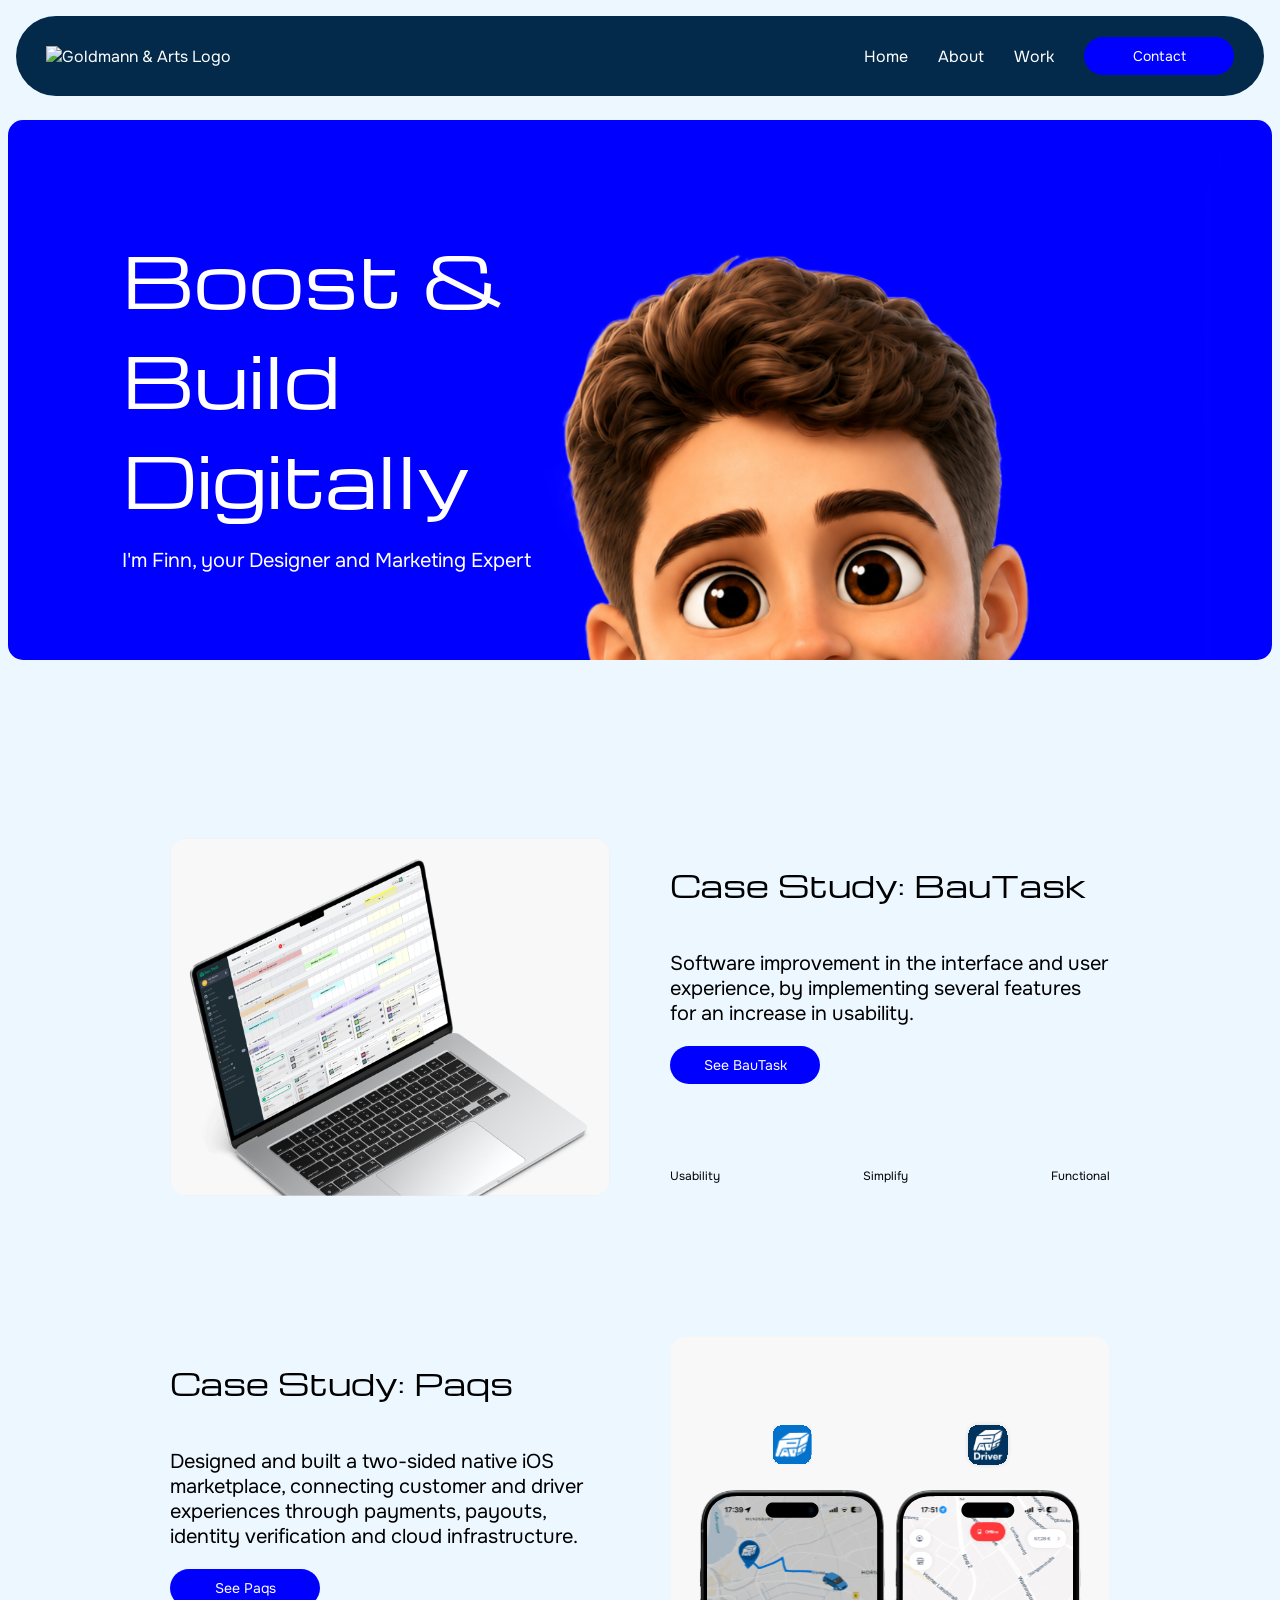
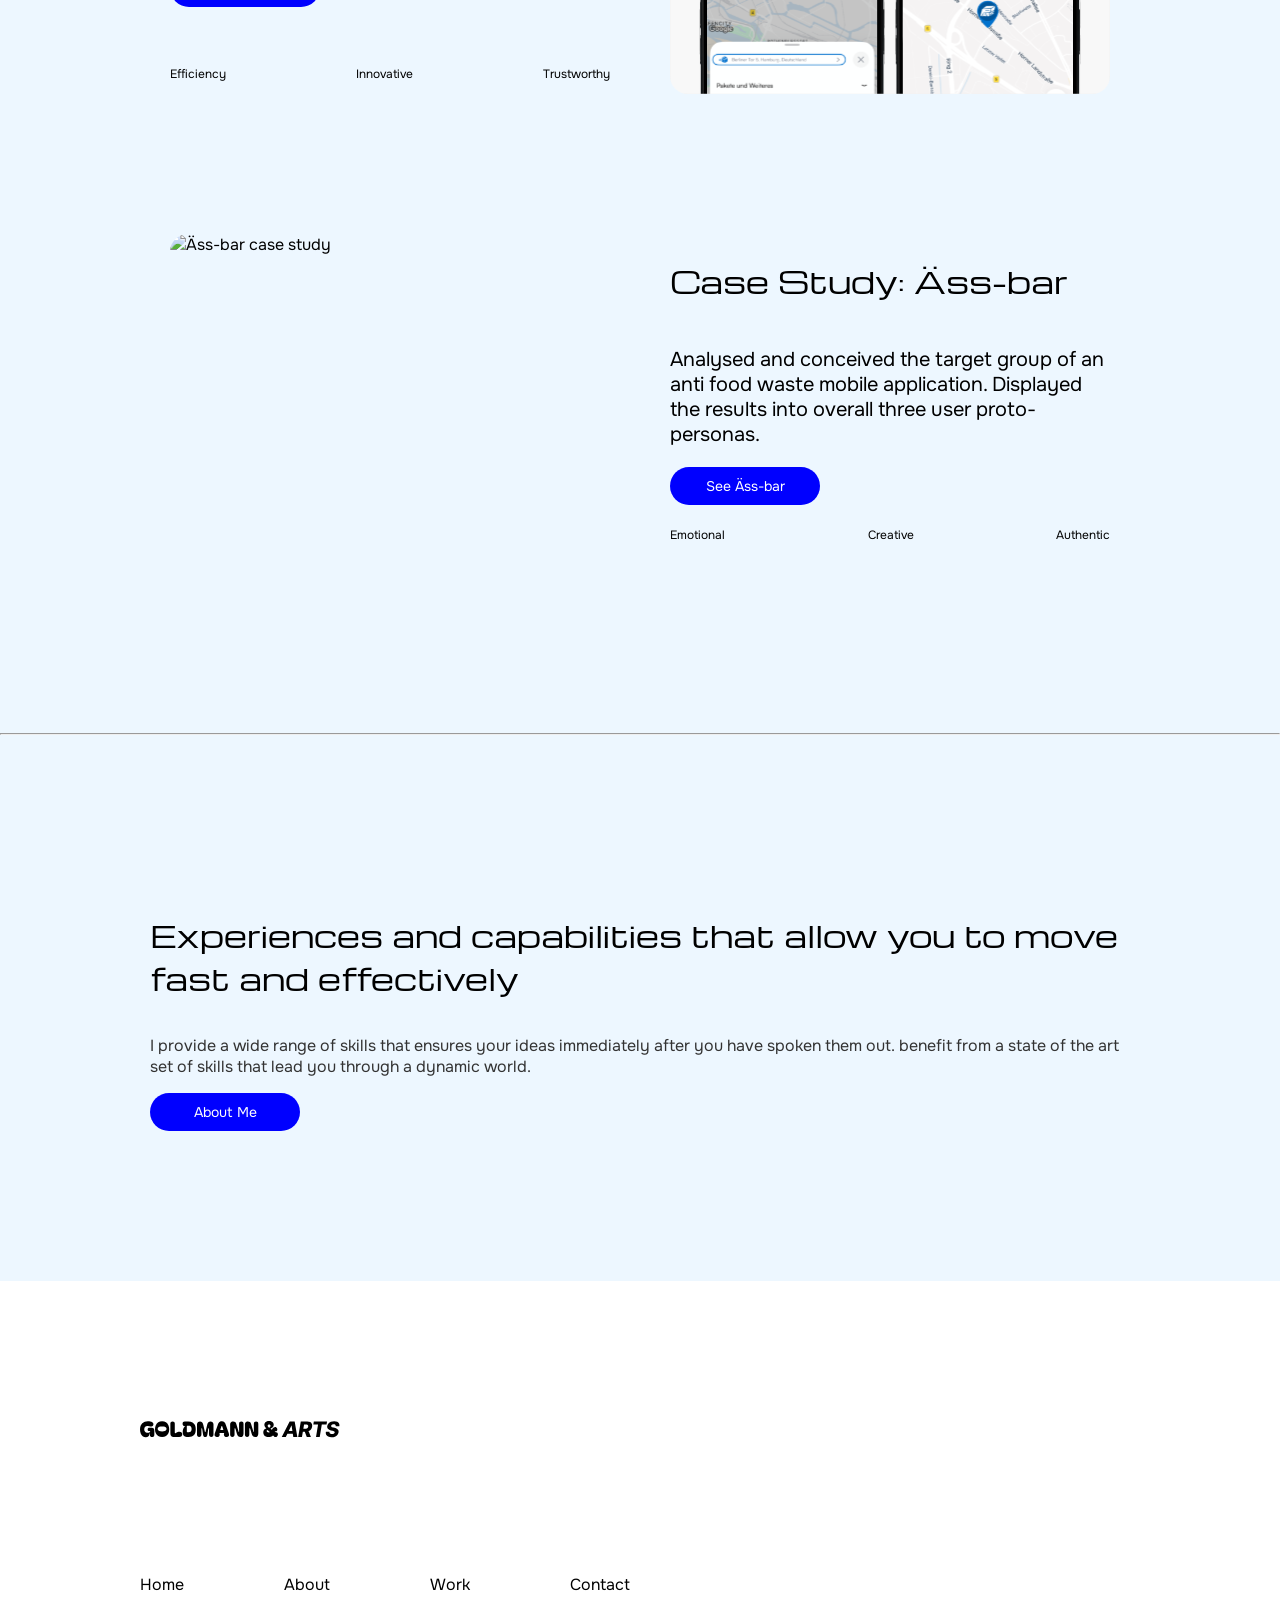
==== Assignment/index.html @ 6707f039 "Add files via upload" ====
<!DOCTYPE html>
<html lang="en">
	<head>
		<link rel="stylesheet" href="portfolioStyle.css">
		<meta charset="utf-8">
		<title>Finn's Portfolio</title>
	</head>
	<body>
		<nav class="outterNav">
			<div class="innerNav">
				<a href="index.html"><img src="Logo.svg" alt="Goldmann & Arts Logo" width="200" height="40"></a>
				<ul>
					<li><a href="index.html">Home</a></li> 
					<li><a href="pages/about.html">About</a></li> 
					<li><a href="pages/work.html">Work</a></li>
					<li><a href="pages/Contact.html"><button class="case-button">Contact</button></a></li>
				</ul>
			</div>
		</nav>
		<section class="hero-section">
			<img src="Pixar_Avatar.svg" alt="Imitation of myself as an pixar character" width="800" height="1089">
			<div class="hero">
			    <h1>Boost & <br> Build <br> Digitally</h1>
			    <p>I'm Finn, your Designer and Marketing Expert</p>
			</div>
		</section>
		<div class="case-studies">
		<section class="case-study">
			<div class="case-image">
   				<img src="Baustask.png" alt="BauTask case study">
			</div>
			<div class="case-info">
					<h1>Case Study: BauTask</h1>
			    	<p class="case-headline">Software improvement in the interface and user experience, by implementing several features for an increase in usability.</p>
			    	<div class="spacing-container">
						<a href="pages/work.html"><button class="case-button">See BauTask</button></a>
					</div>
					<div class="caption"><p>Usability</p><p>Simplify</p><p>Functional</p></div>
				</div>
		</section>
		<section class="case-study">
				<div class="case-info">
					<h1>Case Study: Paqs</h1>
			    	<p class="case-headline">Designed and built a two-sided native iOS marketplace, connecting customer and driver experiences through payments, payouts, identity verification and cloud infrastructure.</p>
			    	<div class="spacing-container">
						<a href="pages/work.html"><button class="case-button">See Paqs</button></a>
					</div>
					<div class="caption"><p>Efficiency</p><p>Innovative</p><p>Trustworthy</p></div>
				</div>
				<div class="case-image">
   					<img src="Paqs.svg" alt="Paqs case study">
				</div>
		</section>
		<section class="case-study">
			<div class="case-image">
				<img src="Äss-bar.svg" alt="Äss-bar case study">
			</div>
				<div class="case-info">
					<h1>Case Study: Äss-bar</h1>
			    	<p class="case-headline">Analysed and conceived the target group of an anti food waste mobile application. Displayed the results into overall three user proto-personas.</p>
			    	<div class="spacing-container">
						<a href="pages/work.html"><button class="case-button">See Äss-bar</button></a>
					</div>
					<div class="caption"><p>Emotional</p><p>Creative</p><p>Authentic</p></div>
				</div>
		</section>
		</div>
		<hr>
		<div class="About-me-section">
			<h1>Experiences and capabilities that allow you to move fast and effectively </h1>
				<p class="case-text">I provide a wide range of skills that ensures your ideas immediately after you have spoken them out. benefit from a state of the art set of skills that lead you through a dynamic world.</p>
			   <a href="pages/about.html"><button class="case-button">About Me</button></a>
		</div>
		<footer>
			<div class="footer">
				<img src="Logo_Black.svg" alt="Goldmann & Arts Logo" width="200" height="40">
				<ul>
					<li><a href="index.html">Home</a></li> 
					<li><a href="pages/about.html">About</a></li> 
					<li><a href="pages/work.html">Work</a></li>
					<li><a href="pages/Contact.html">Contact</a></li>
				</ul>
			</div>
		</footer>
	</body>
</html>
---- Assignment/portfolioStyle.css ----
/* This will be the stylesheet for my portfolio */

@font-face {
    font-family: "Onest";
    src: url("onest-variable.ttf") format("truetype");
    font-weight: 100 900;
    font-style: normal;
    font-display: swap;
}

@font-face {
    font-family: "Michroma";
    src: url("Michroma-Regular.ttf") format("truetype");
    font-weight: 400;
    font-style: normal;
    font-display: swap;
}

body {
    margin: 0; /* Removes the default margin around the page */
    font-family: "Onest", sans-serif;
    background-color: #EDF7FF; /* Sets the background colour of the page to light grey */
}

button, input, select, textarea {
    font-family: inherit;
}


/* GENERAL HEADLINES */

h1, h2, h3, h4, h5, h6 {
    font-family: "Michroma", sans-serif;
    font-weight: 400;
}

h1 { /* Selects all <h1> elements in your HTML */
    font-size: 30px; /* Sets the text size to 30 pixels */
    color: black; /* Changes the text colour to black */
    text-align: start; /* Aligns the text to the left side */
}


/* NAVIGATION CONTAINER */

.outterNav { /* Selects the HTML element with id="example" */
    padding: 1em; /* Adds internal spacing equal to the element's font size */
}

.innerNav { /* Selects the HTML element with id="example" */
    background-color: #032A4B; /* Sets the background colour to light grey */
    border-radius: 1500px; /* Rounds the corners of the container by 10 pixels */
    padding: 5px 30px 5px 30px; /* Adds spacing equal to the outterNav size */
    display: flex; /* Activates Flexbox; direct children are arranged horizontally by default */
    align-items: center; /* Vertically centers the child elements within the container */
    justify-content: space-between; /* Pushes the first child to the left and the last child to the right */
}


/* NAVIGATION LIST */

nav ul { /* Selects all <ul> elements inside a <nav> element */
    display: flex; /* Arranges the direct child elements horizontally by default */
    align-items: center; /* Vertically centers the list items within the container */
    justify-content: space-between; /* Pushes all list items to the right side */
    gap: 30px; /* Creates 30 pixels of space between the list items */
    list-style: none; /* Removes the default bullet points */
}


/* NAVIGATION LINKS */

nav a { /* Selects all <a> elements inside a <nav> element */
    text-decoration: none; /* Removes the default underline from links */
    color: white; /* Changes the link text colour to black */
    font-family: "Onest", sans-serif;
}

nav a:hover { /* Selects navigation links while the mouse pointer is hovering over them */
    color: blue; /* Changes the link colour to blueviolet on hover */
}


/* HERO SECTION */

.hero-section {
    margin: 8px;          /* Adds spacing on all four sides */
    height: 60vh;      /* Makes the container as tall as the screen */
    display: flex;         /* Activates Flexbox; direct children are arranged horizontally by default */
    justify-content: center; /* Centres horizontally */
    align-items: center;     /* Centres vertically */
    overflow: hidden;        /* Hides any content that overflows the container */
    position: relative;       /* Sets the position of the container to relative */
    background-color: blue; /* Sets the background colour of the hero container to blue */
    border-radius: 15px;     /* Rounds the corners of the hero container by 10 pixels */
}

.hero-section img {
    position: absolute;
    width: 800px;
    height: auto;
    top: 35px;
    right: 50px;
}


/* HERO CONTAINER */

.hero { /* Selects all elements with class="hero" */
    color: white;
    position: absolute;
    width: 800px;
    height: auto;
    top: 50px;
    right: 350px;
}


/* HERO HEADLINE */

.hero h1 { /* Selects all <h1> elements inside an element with class="hero" */
    font-size: 70px; /* Sets the headline's font size to 70 pixels */
    color: white; /* Changes the headline's text colour to black */
    margin-bottom: 10px; /* Sets the bottom margin to 10 pixels */
}

.hero p { /* Selects all <p> elements inside an element with class="hero" */
    font-size: 20px; /* Sets the paragraph's font size to 20 pixels */
    color: white; /* Changes the paragraph's text colour to black */
    margin-bottom: 10px; /* Sets the bottom margin to 10 pixels */
}


/* ABOUT ME SECTION */

.About-me-section { /* Selects all elements with class="About-me-section" */
    display: flex; /* Activates Flexbox; direct children are arranged horizontally by default */
    flex-direction: column; /* Vertically centers the child elements within the container */
    padding: 150px; /* Adds spacing on all four sides */
}

/* CASE STUDIES CONTAINER OVERALL */

.case-studies {
    display: flex; /* Activates Flexbox; direct children are arranged horizontally by default */
    flex-direction: column; /* Stacks the child elements vertically */
    gap: 100px; /* Creates 100 pixels of space between the child elements */
    padding: 150px; /* Adds spacing on all four sides */
}

/* CASE STUDY SECTION */

.case-study {
    font-family: "Onest", sans-serif;
    display: grid; /* Activates CSS Grid. Align elements in rows by default */
    grid-template-columns: 1fr 1fr; /* Creates two equal-width columns - 1fr: is one fraction of the available space */
    gap: 60px; /* Creates 60 pixels of space between the grid items */
    padding: 20px; /* Adds spacing on all four sides */
}

/* CASE STUDY IMAGE */

.case-image {
    border-radius: 18px;
    overflow: hidden;
}

.case-image img {
    width: 100%;
    height: 100%;
    object-fit: cover;
    display: block;
}

/* CASE BUTTON */

.case-button {
    background-color: blue; /* Sets the button's background colour to blue */
    color: white; /* Changes the button text colour to white */
    font-family: "Onest", sans-serif; /* Sets the button's font to Onest */
    font-size: 14px; /* Sets the button's font size to 16 pixels */
    border: none; /* Removes the default border from the button */
    padding: 10px 20px; /* Adds 10 pixels of vertical padding and 20 pixels of horizontal padding */
    width: 150px; /* Sets the button's width to 150 pixels */
    text-align: center; /* Centers the button text horizontally */
    border-radius: 150px; /* Rounds the corners of the button by 150 pixels to create a capsule shape */
    cursor: pointer; /* Changes the cursor to a pointer when hovering over the button */
}

.caption {
    display: flex; /* children are arranged horizontally by default */
    justify-content: space-between; /* Distributes the child elements evenly across the container */
    font-size: 12px; /* Sets the font size to 12 pixels */
    margin-top: auto; /* Adds a top margin */
}

.case-info {
    display: flex; /* children are arranged horizontally by default */
    flex-direction: column; /* stacks child elements vertically */
}

.spacing-container {
    padding: 10px 0px 10px 0px; /* Adds spacing on the top side and bottom side */
    display: flex;
    flex-direction: column;
    justify-content: center; /* Distributes the child elements to the center */
}

/* CASE HEADLINE CLASS */

.case-headline { /* Selects elements with class="case-headline" */
    font-size: 20px; /* Sets the headline's font size to 50 pixels */
    color: black; /* Changes the headline's text colour to black */
    margin-bottom: 10px; /* Sets the bottom margin to 10 pixels */
    display: flex; /* Activates Flexbox; direct children are arranged horizontally by default */
}

/* CASE TEXT CLASS */

.case-text { /* Selects elements with class="case-text" */
    font-size: 16px; /* Sets the text's font size to 16 pixels */
    text-align: start; /* Aligns the text to the left side */
    color: #333; /* Changes the text's color to a dark gray */
}


/* FOOTER */

.footer {
    display: flex; /* Activates Flexbox; direct children are arranged horizontally by default */
    flex-direction: column; /* stacks child elements vertically */
    background-color: white; /* Sets the footer's background colour */
    color: 000000; /* Makes the text colour black */
    text-align: left; /* Aligns the footer text to the left */
    font-family: "Onest", sans-serif; /* Sets the footer's font to Onest */
    width: 100%; /* Makes the footer span the full width of the page */
    padding: 20px; /* Adds spacing on all four sides */
    box-sizing: border-box; /* Ensures that padding is included in the total width and height of the footer */
}

.footer img {
    width: 200px; /* Sets the logo's width to 200 pixels */
    height: auto; /* Maintains the logo's aspect ratio */
    padding: 120px; /* Adds spacing on all four sides */
}

.footer a {
    text-decoration: none; /* Removes the default underline from links */
    color: black; /* Changes the link text colour to black */
}

.footer a:hover { /* Selects footer links while the mouse pointer is hovering over them */
    color: blue; /* Changes the link colour to blue on hover */
}

.footer ul {
    list-style: none; /* Removes the default bullet points */
    display: flex; /* Activates Flexbox; direct children are arranged horizontally by default */
    gap: 100px; /* Creates 30 pixels of space between the list items */
    padding: 0 120px 120px 120px; /* Adds spacing on all four sides */
    box-sizing: border-box; /* Ensures that padding is included in the total width and height of the footer */
    width: 100%; /* Makes the list span the full width of the footer */
}

/* ABOUT PAGE */

.about-page {
    display: flex; /* Activates Flexbox; direct children are arranged horizontally by default */
    flex-direction: column; /* stacks child elements vertically */
    padding: 150px; /* Adds spacing on all four sides */
    gap: 100px; /* Creates 100 pixels of space between the child elements */
}

/* FIRST SECTION WITHIN ABOUT PAGE */

.about-intro {
    display: grid; /* Activates CSS Grid. Align elements in rows by default */
    grid-template-columns: 1fr 1fr; /* Creates two equal-width columns */
    justify-items: center; /* Centers the grid items horizontally within their respective columns */
    align-items: center; /* Centers the grid items vertically within their respective rows */
}

/* GENERAL TEXT WITHIN ABOUT PAGE */

.about-text {
    font-family: "Onest", sans-serif; /* Sets the text's font to Onest */
    font-size: 23px; /* Sets the text's font size */
    color: black; /* Determines the text's color */
}

/* EDUCATION SECTION */

.education-text h2 {
    font-family: "Onest", sans-serif; /* Sets the text's font to Onest */
    font-size: 23px; /* Sets the text's font size */
    font-weight: 600; /* Sets the text's font weight */
    color: black; /* Determines the text's color */
    margin-bottom: 5px; /* Adds a margin of 5 pixels to the bottom */
}

.education-text p {
    font-family: "Onest", sans-serif; /* Sets the text's font to Onest */
    font-size: 23px; /* Sets the text's font size */
    font-weight: 300; /* Sets the text's font weight */
    color: black; /* Determines the text's color */
    margin: 3px 0; /* Adds a margin of 3 pixels on the top and bottom, and 0 pixels on the left and right */
}

/* WORK PAGE */

.work-page {
    display: flex; /* Activates Flexbox; direct children are arranged horizontally by default */
    flex-direction: column; /* stacks child elements vertically */
    padding: 0 150px 150px 150px; /* Adds spacing on all four sides */
    gap: 100px; /* Creates 100 pixels of space between the child elements */
}

.case-study-work-container {
    display: flex; /* Activates Flexbox; direct children are arranged horizontally by default */
    flex-direction: column; /* stacks child elements vertically */
    gap: 60px; /* Creates 60 pixels of space between the grid items */
}
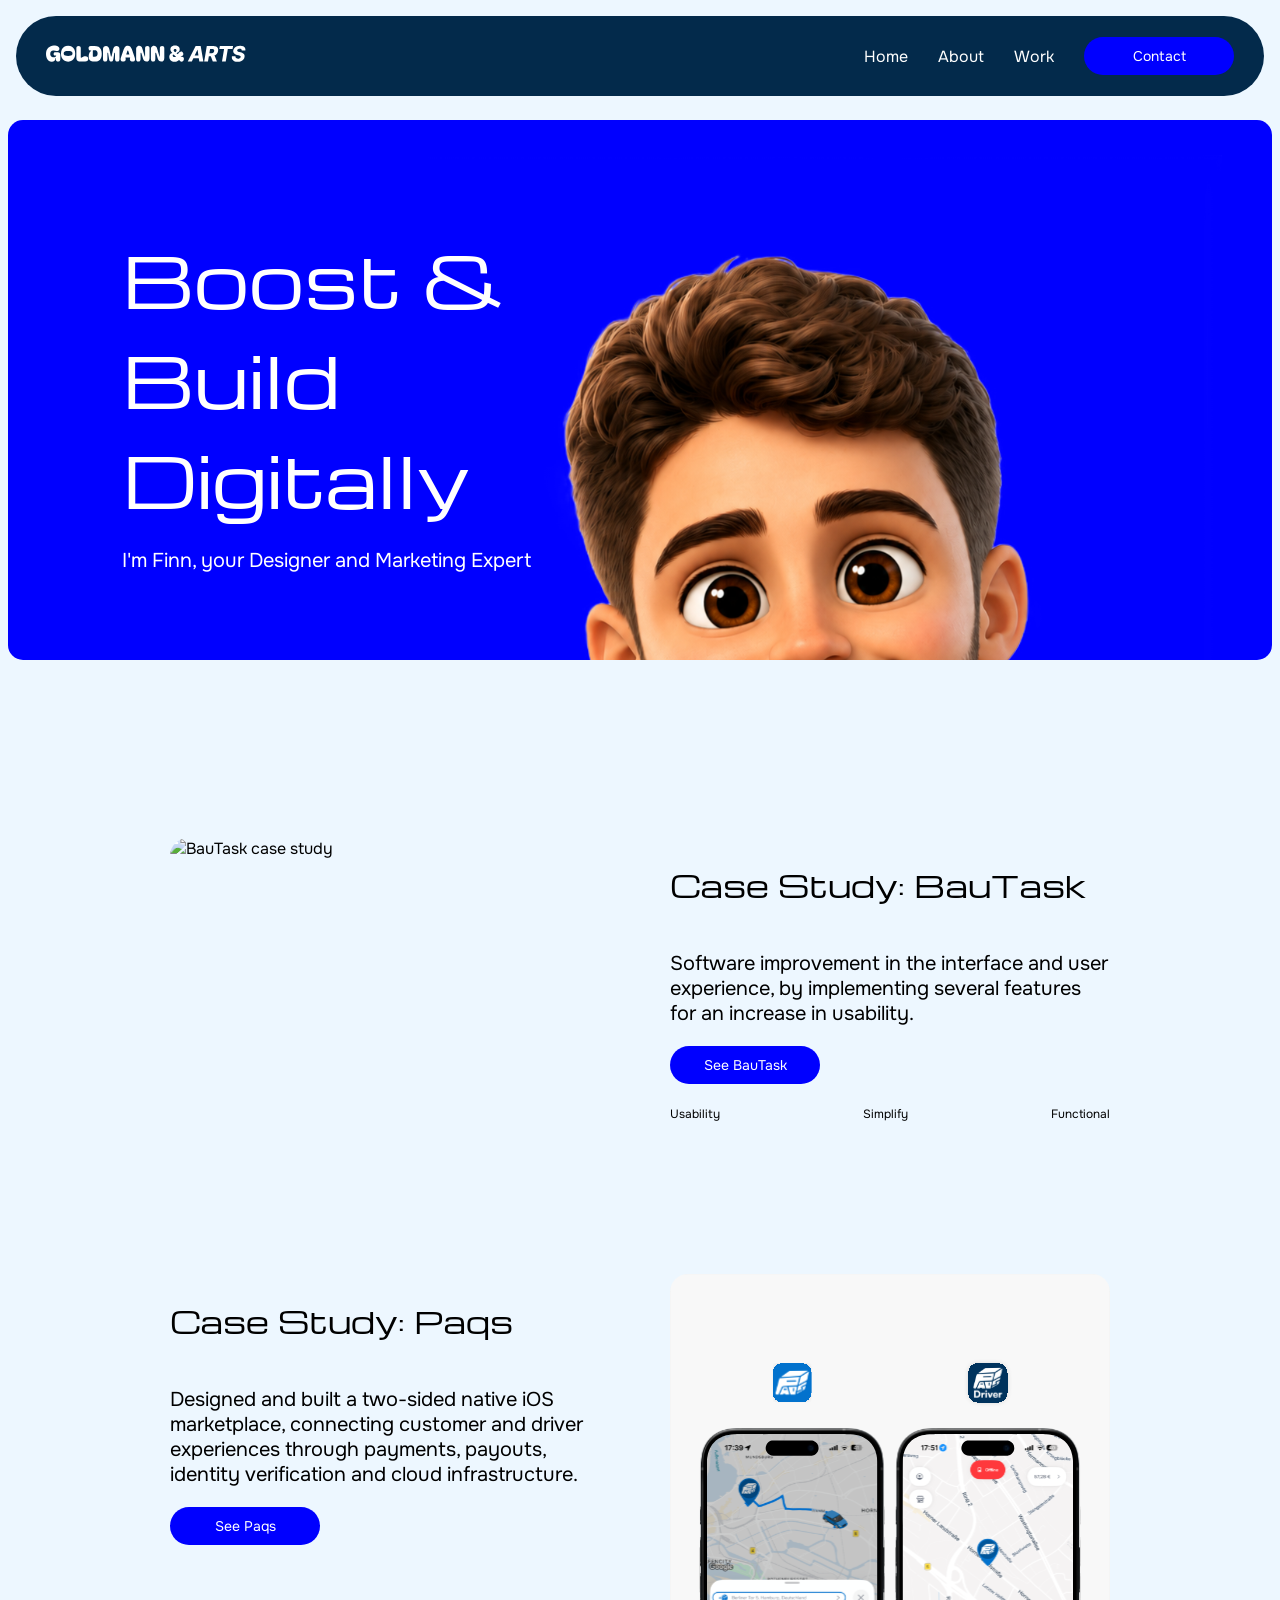
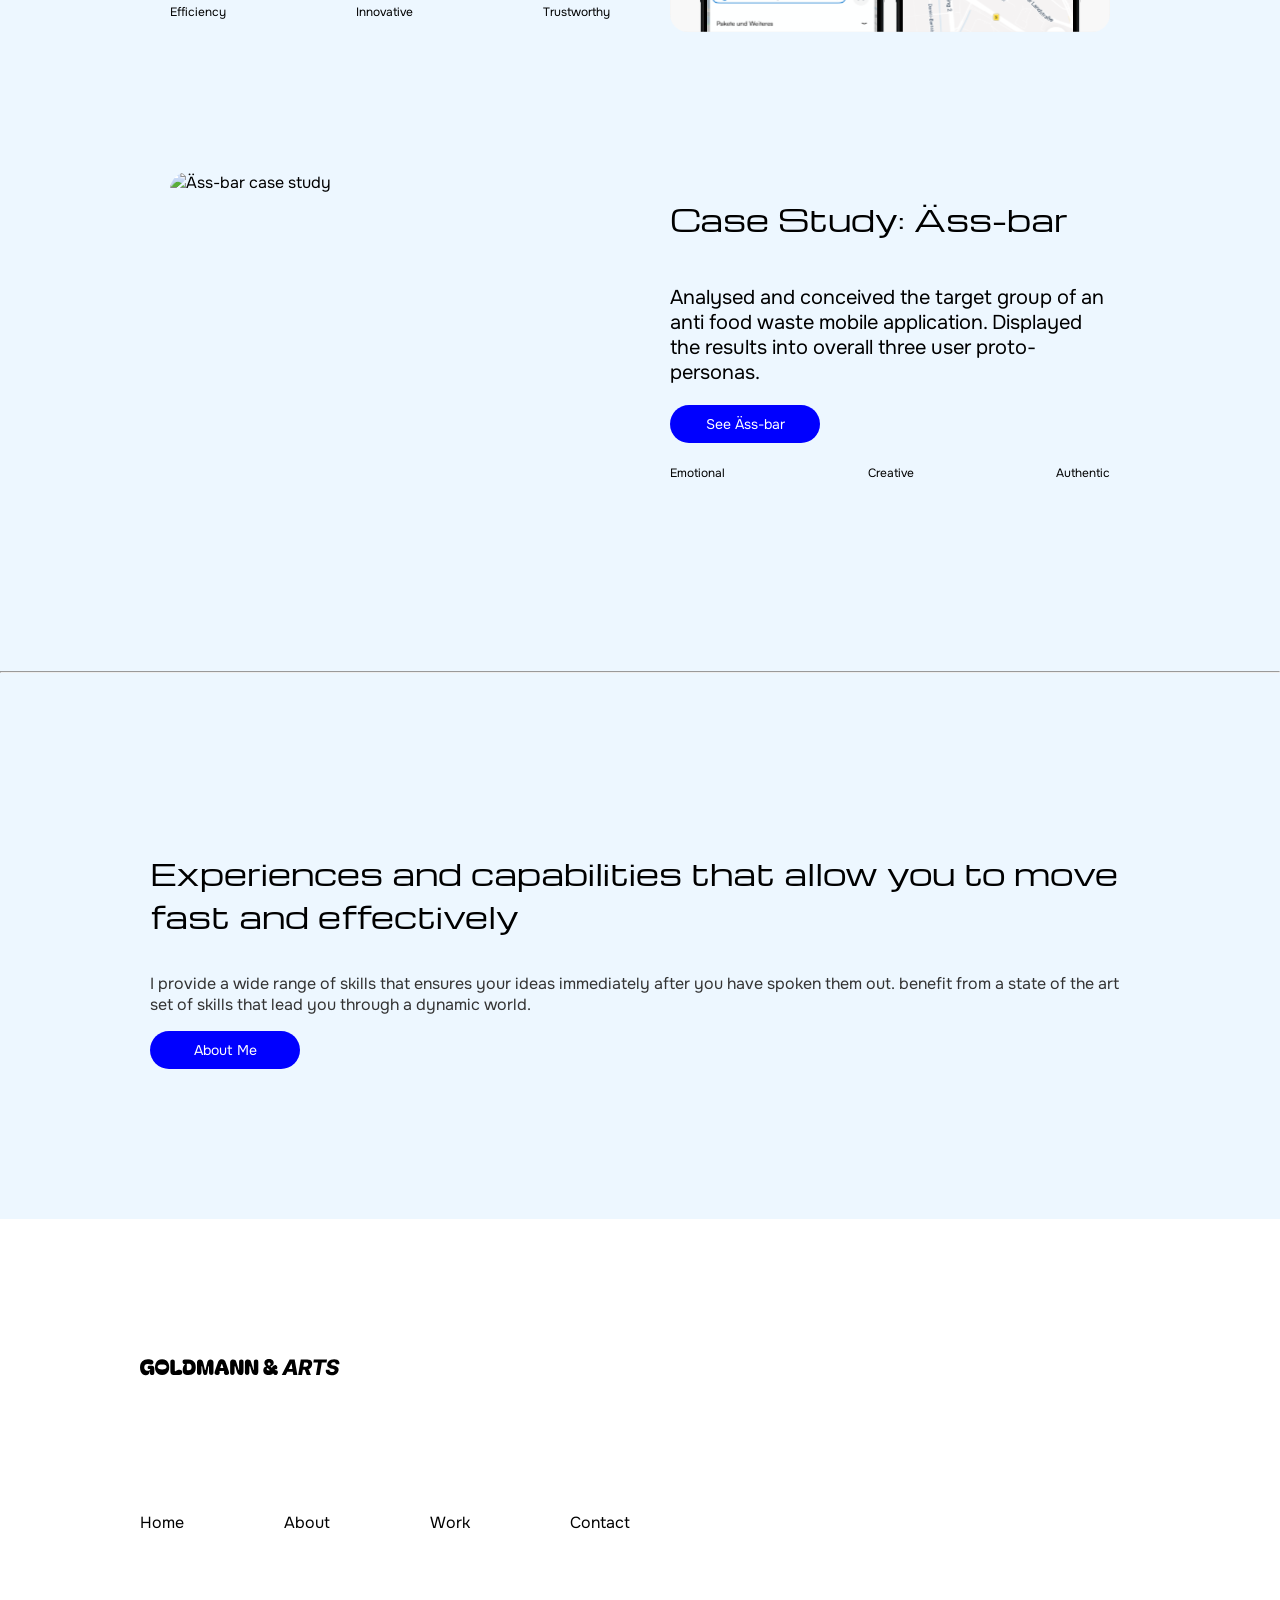
==== commit 1e66098f: "Add files via upload" ====
--- a/Assignment/index.html
+++ b/Assignment/index.html
@@ -27,7 +27,7 @@
 		<div class="case-studies">
 		<section class="case-study">
 			<div class="case-image">
-   				<img src="Baustask.png" alt="BauTask case study">
+   				<img src="Baustask.svg" alt="BauTask case study">
 			</div>
 			<div class="case-info">
 					<h1>Case Study: BauTask</h1>
@@ -53,7 +53,7 @@
 		</section>
 		<section class="case-study">
 			<div class="case-image">
-				<img src="Äss-bar.svg" alt="Äss-bar case study">
+				<img src="Äss-Bar.svg" alt="Äss-bar case study">
 			</div>
 				<div class="case-info">
 					<h1>Case Study: Äss-bar</h1>
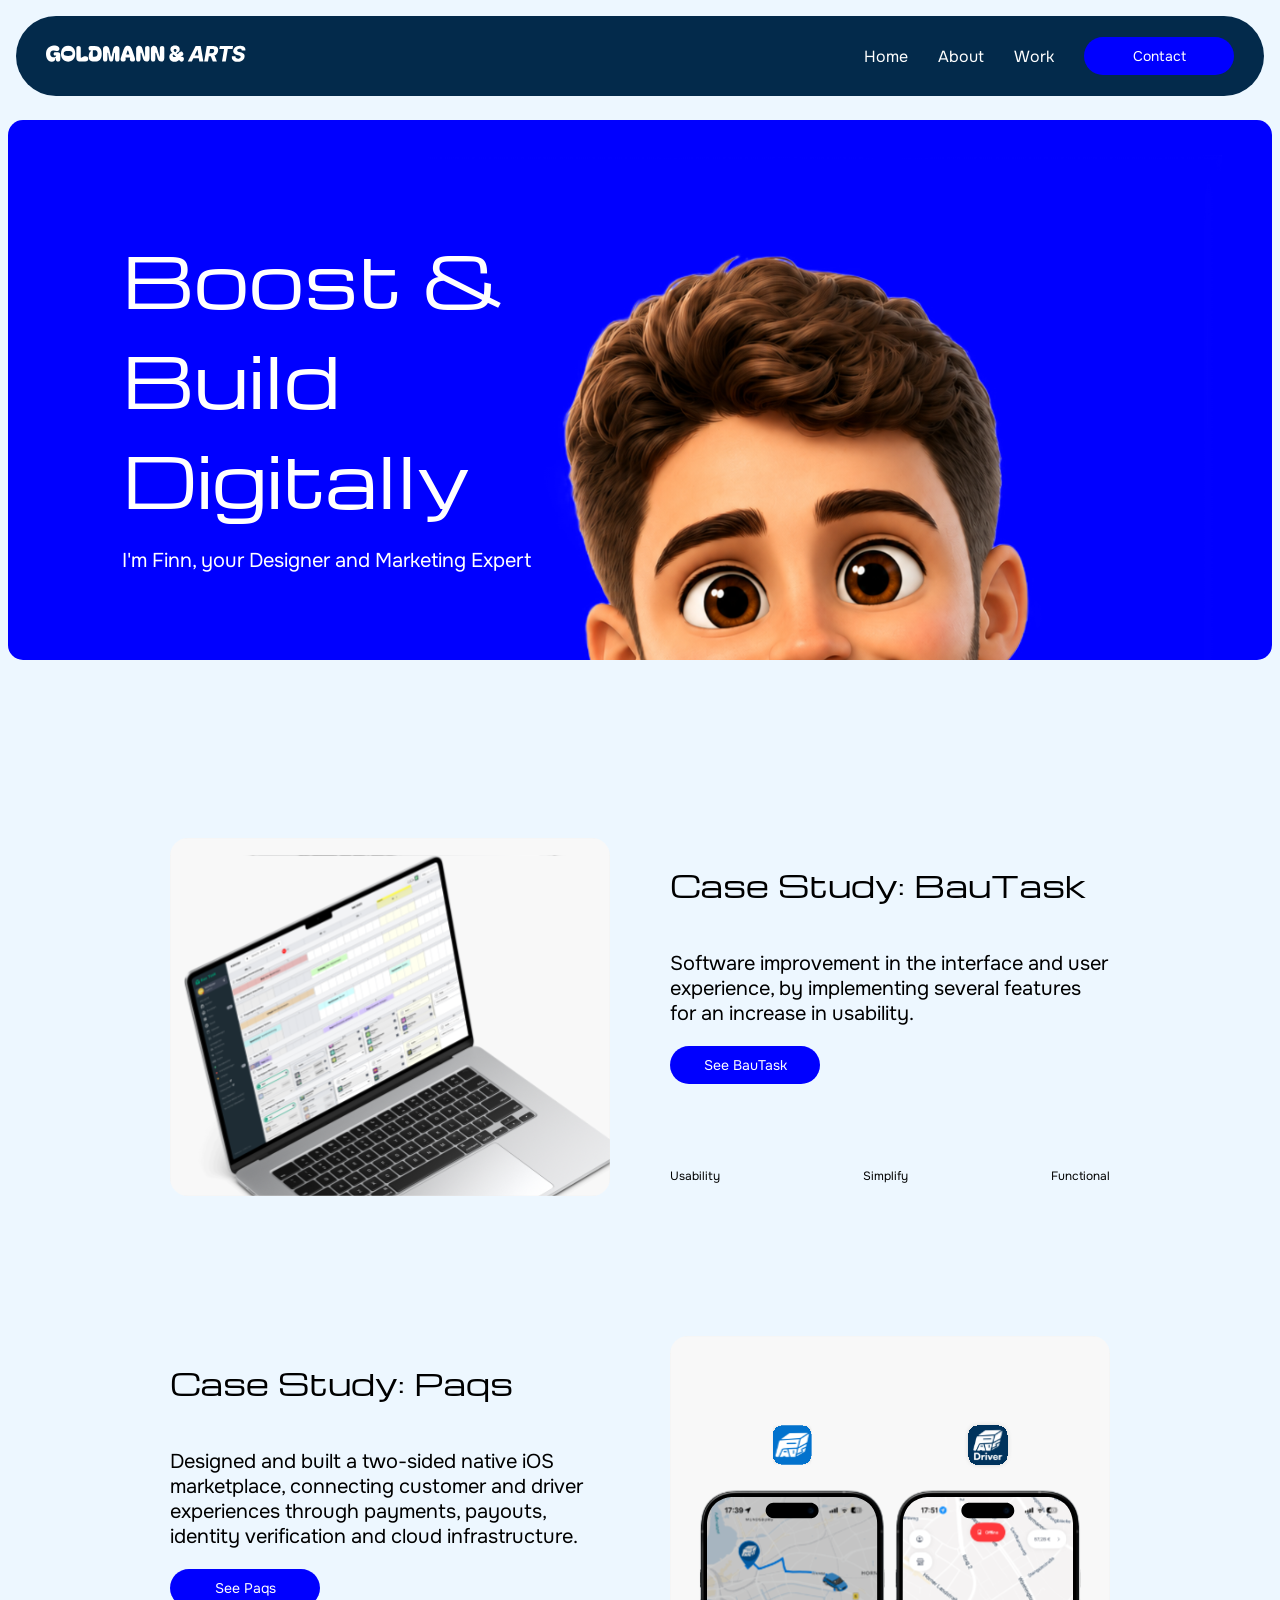
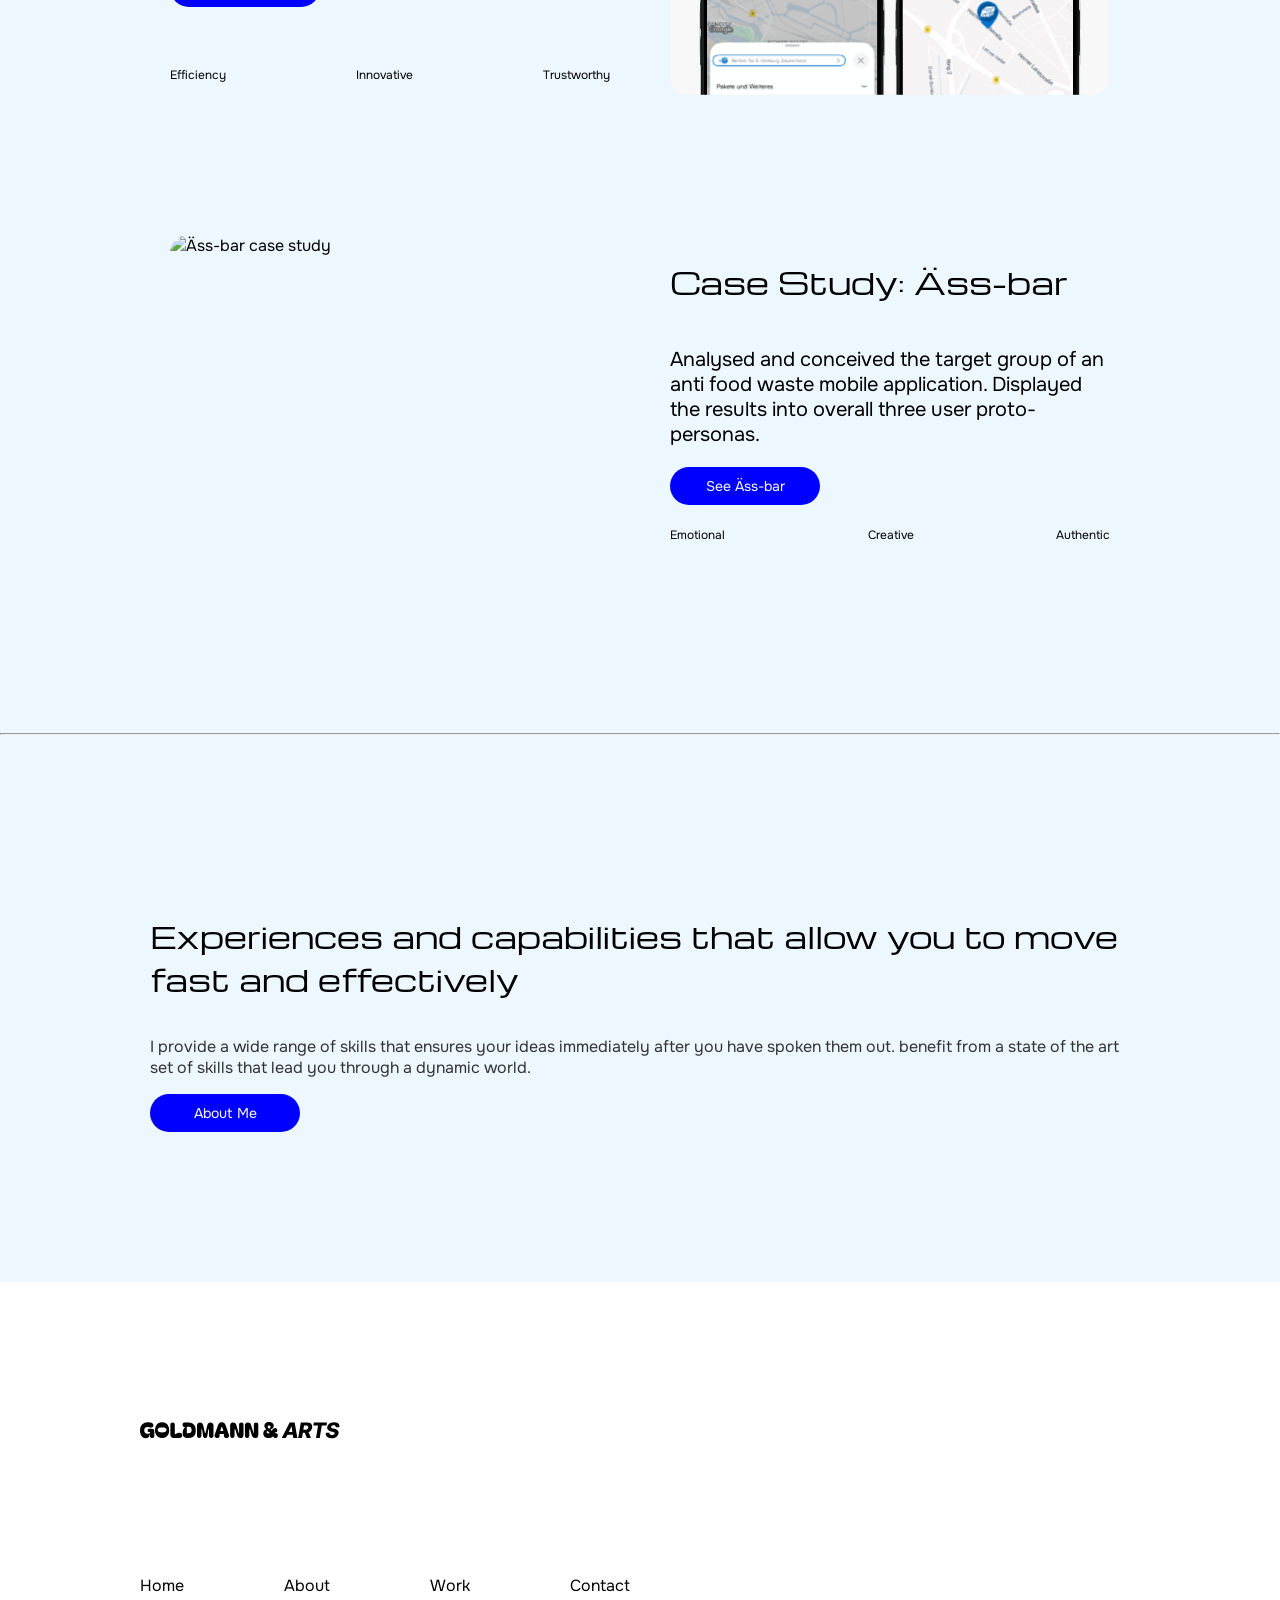
==== commit 7fa0c43a: "Add files via upload" ====
--- a/Assignment/index.html
+++ b/Assignment/index.html
@@ -27,7 +27,7 @@
 		<div class="case-studies">
 		<section class="case-study">
 			<div class="case-image">
-   				<img src="Baustask.svg" alt="BauTask case study">
+   				<img src="Bautask.svg" alt="BauTask case study">
 			</div>
 			<div class="case-info">
 					<h1>Case Study: BauTask</h1>
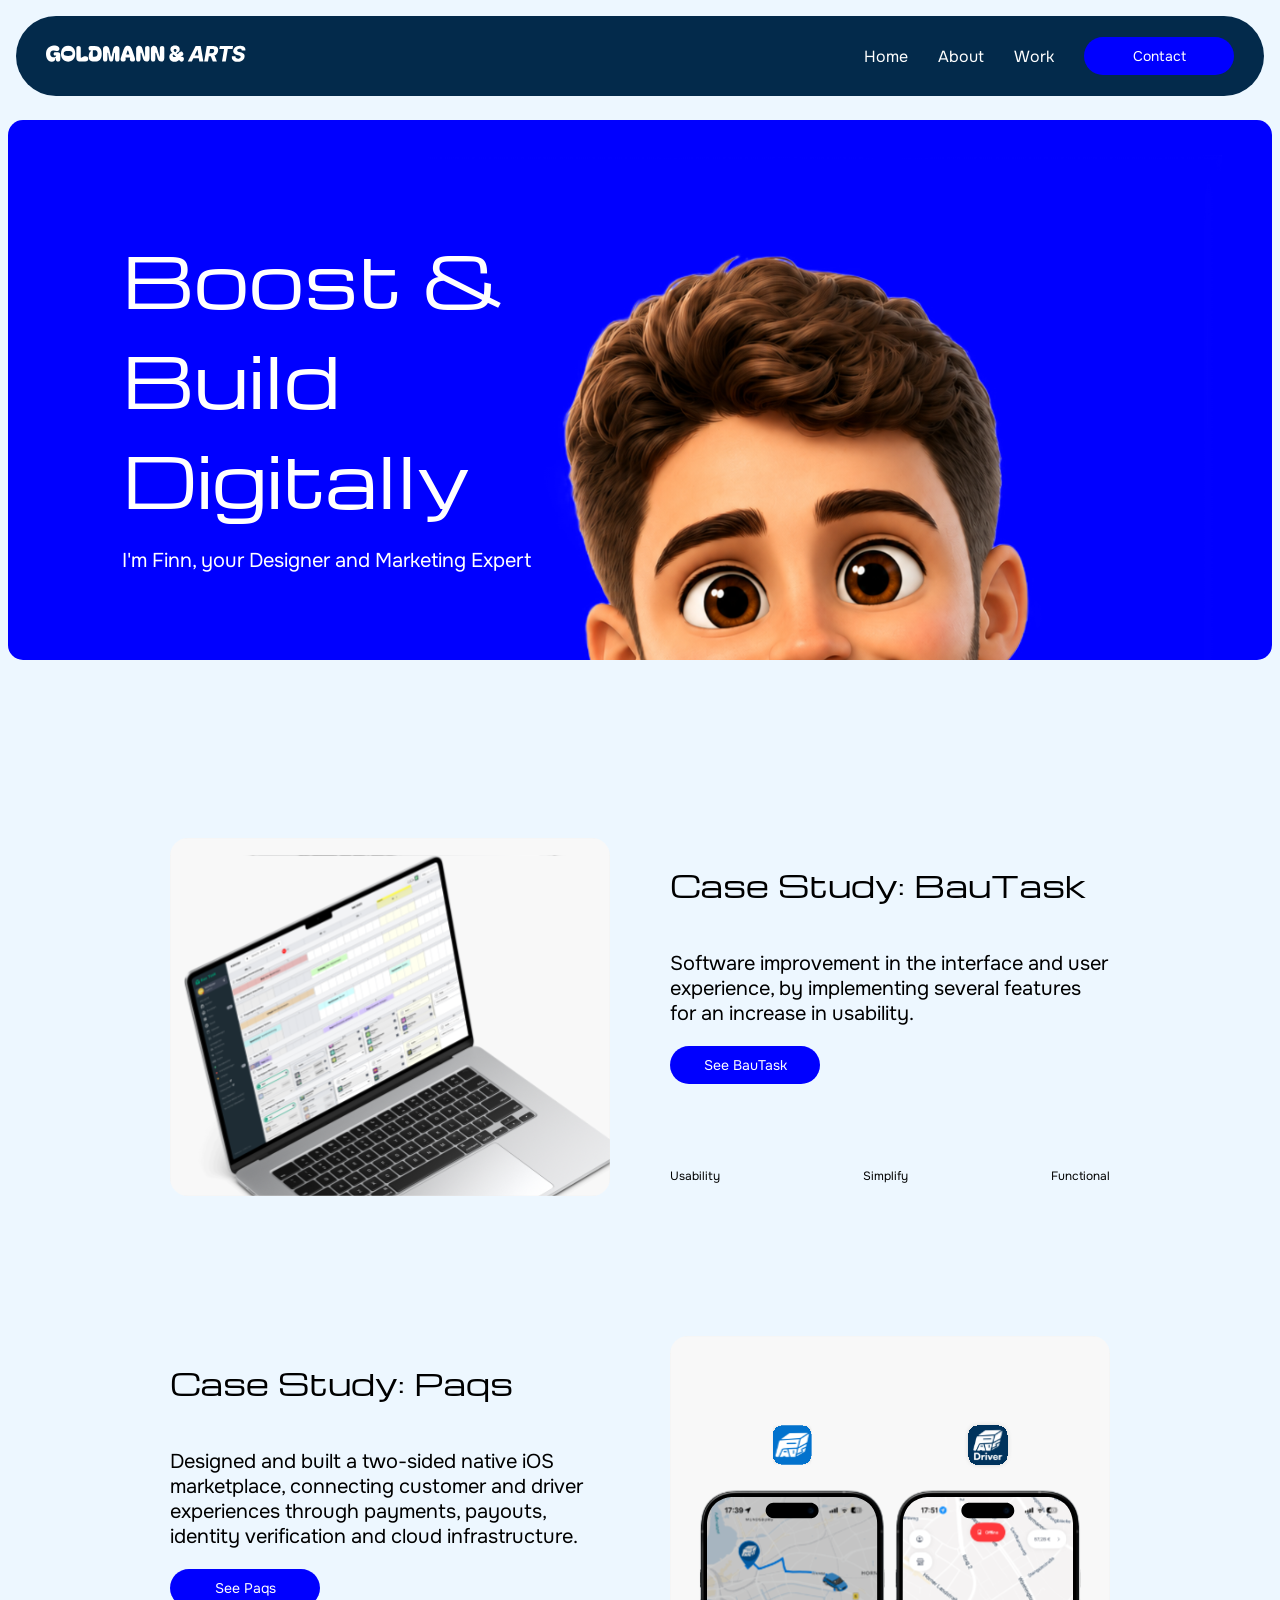
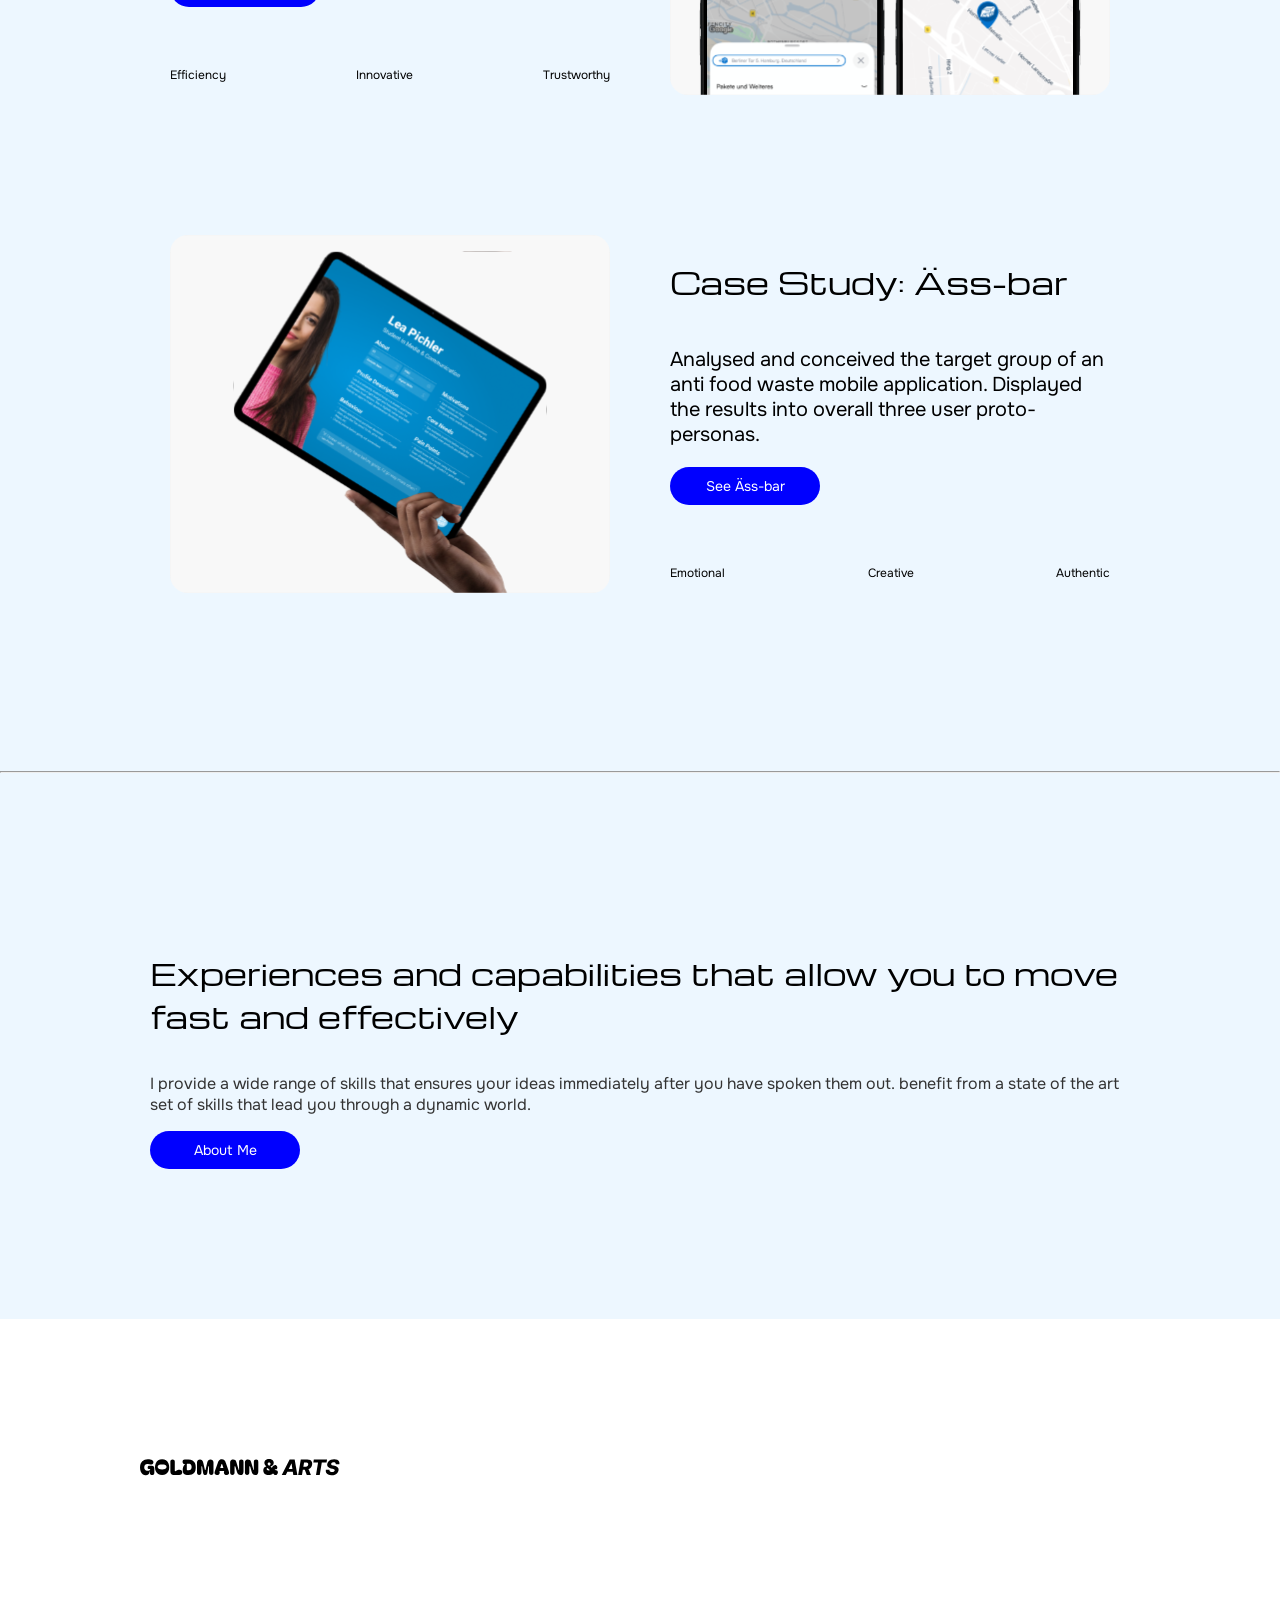
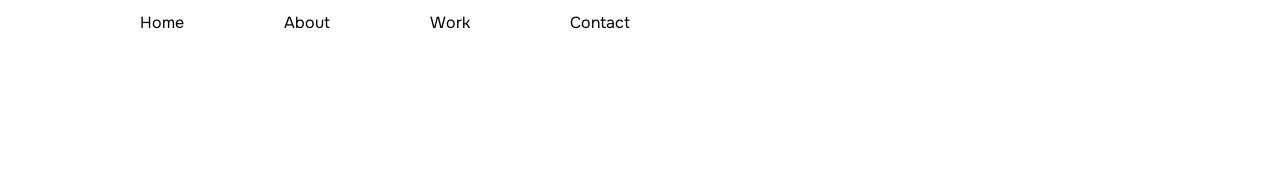
==== commit 79b0aafc: "Add files via upload" ====
--- a/Assignment/index.html
+++ b/Assignment/index.html
@@ -53,7 +53,7 @@
 		</section>
 		<section class="case-study">
 			<div class="case-image">
-				<img src="Äss-Bar.svg" alt="Äss-bar case study">
+				<img src="aessbar.svg" alt="Äss-bar case study">
 			</div>
 				<div class="case-info">
 					<h1>Case Study: Äss-bar</h1>
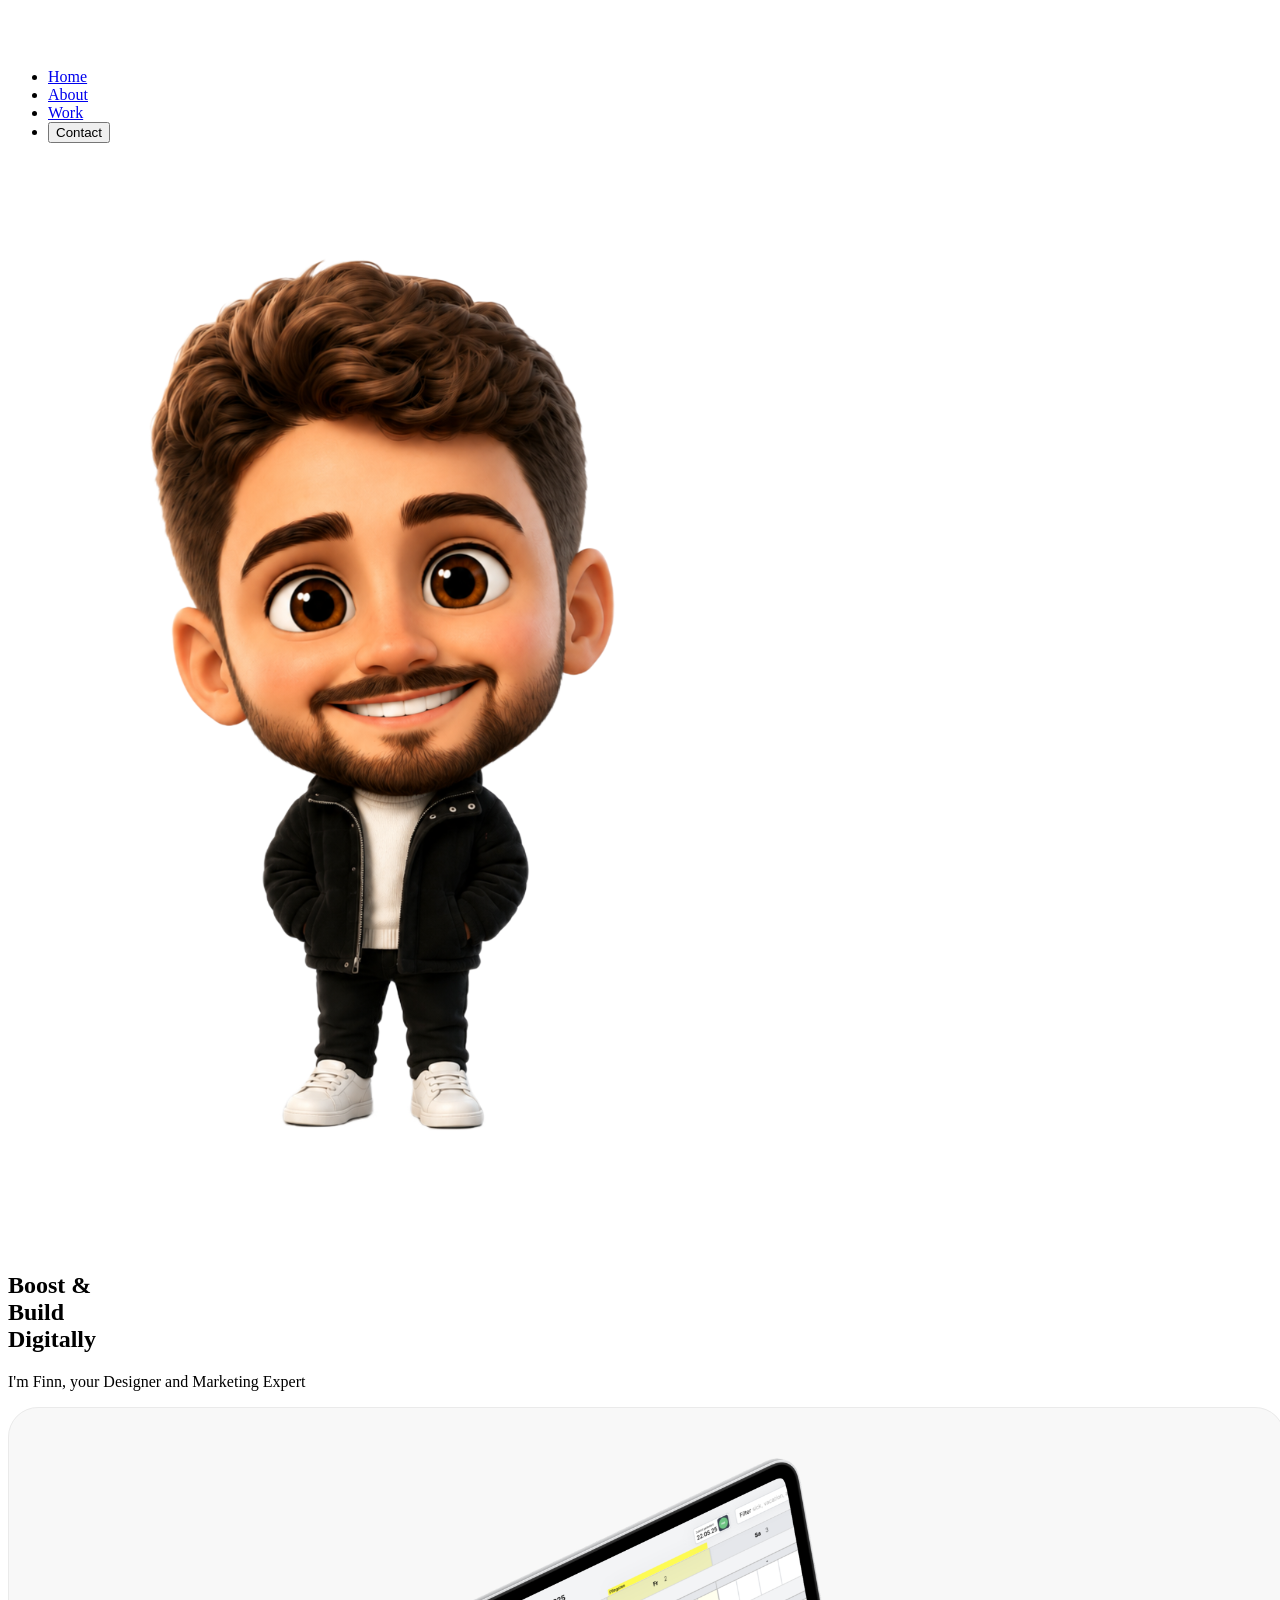
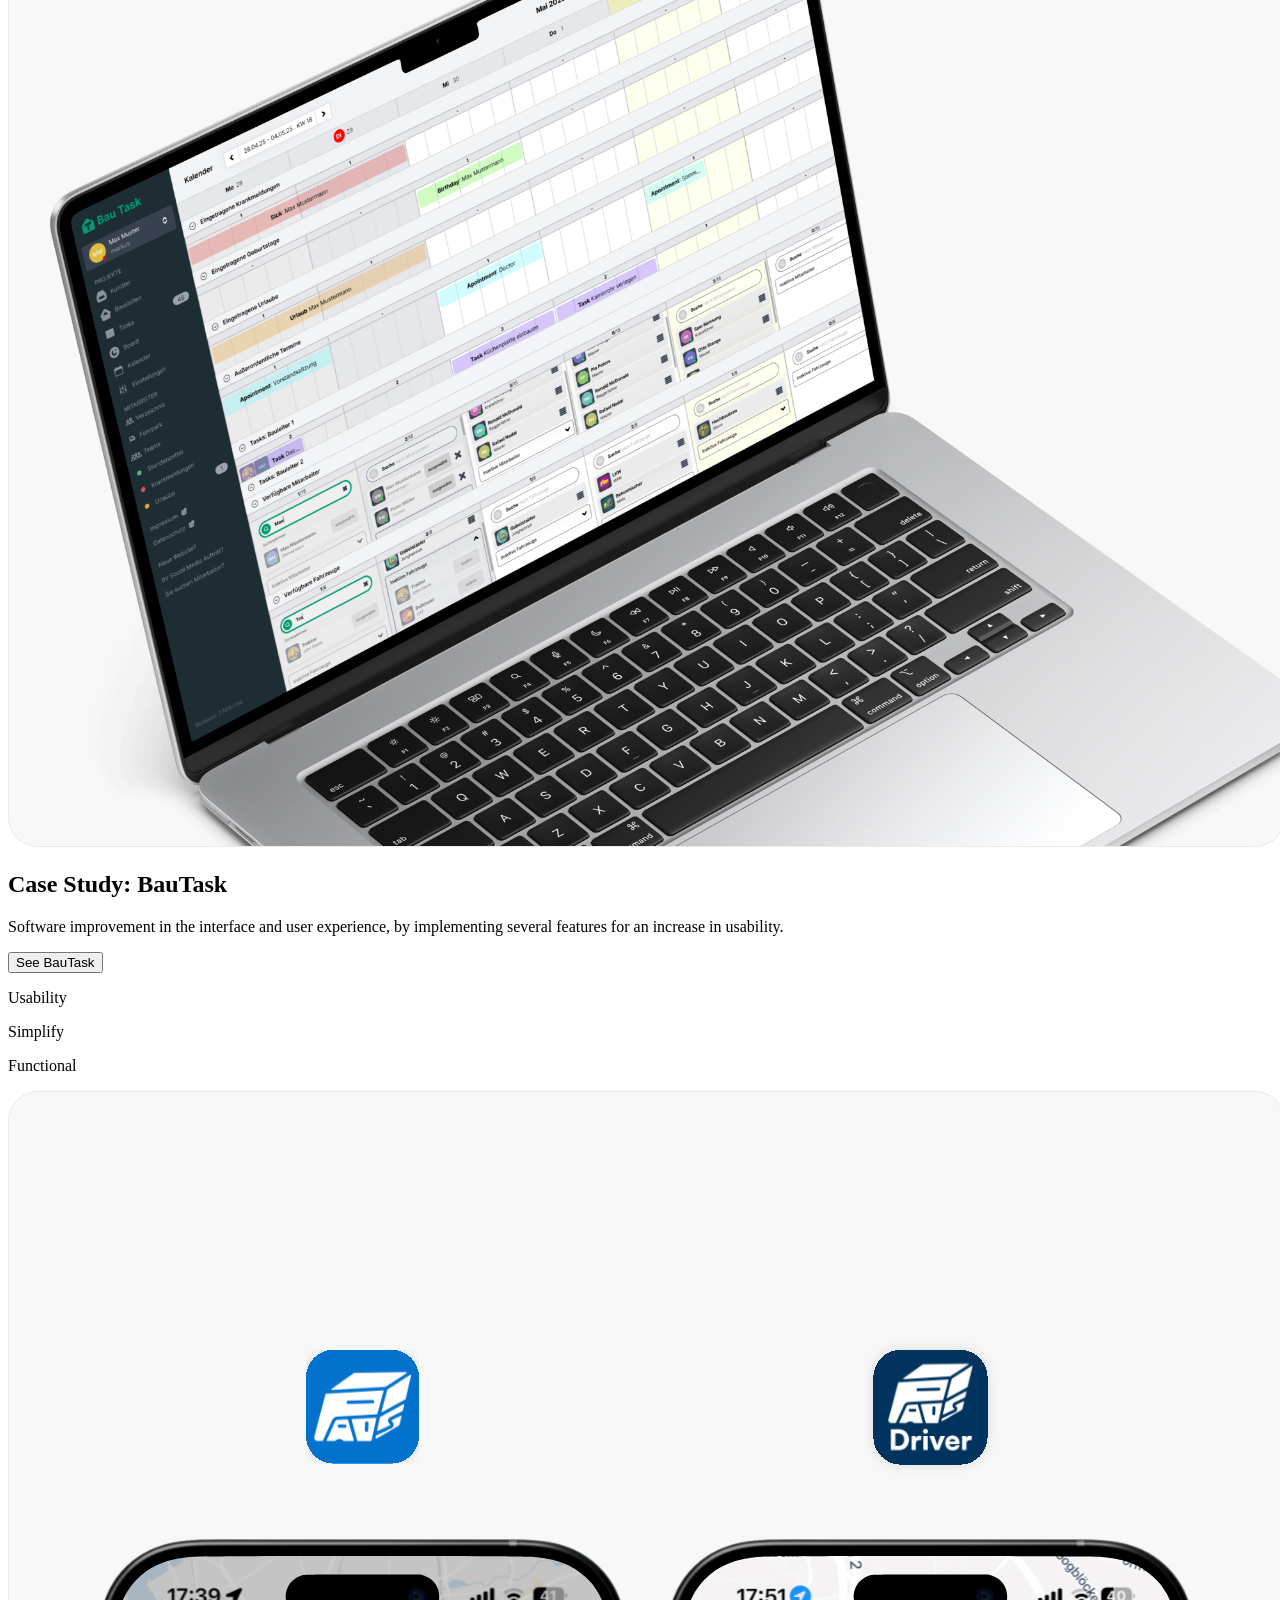
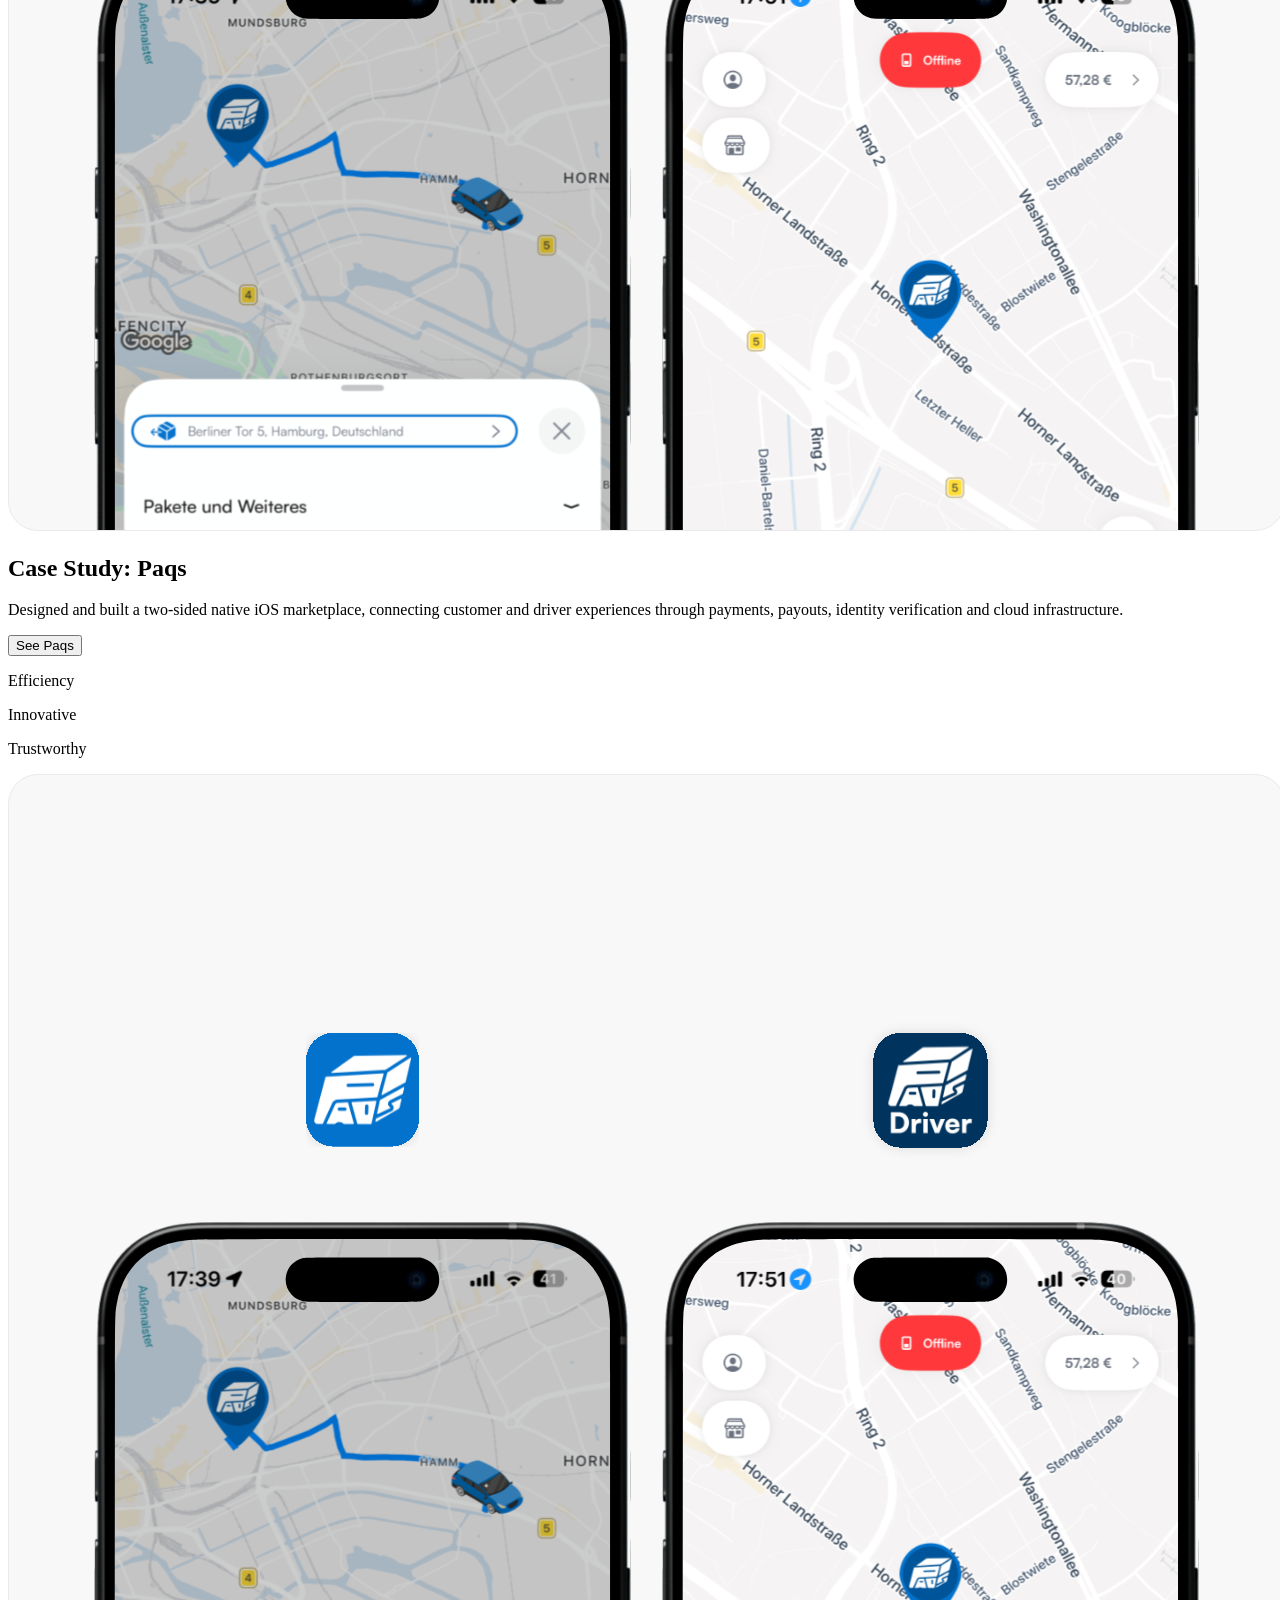
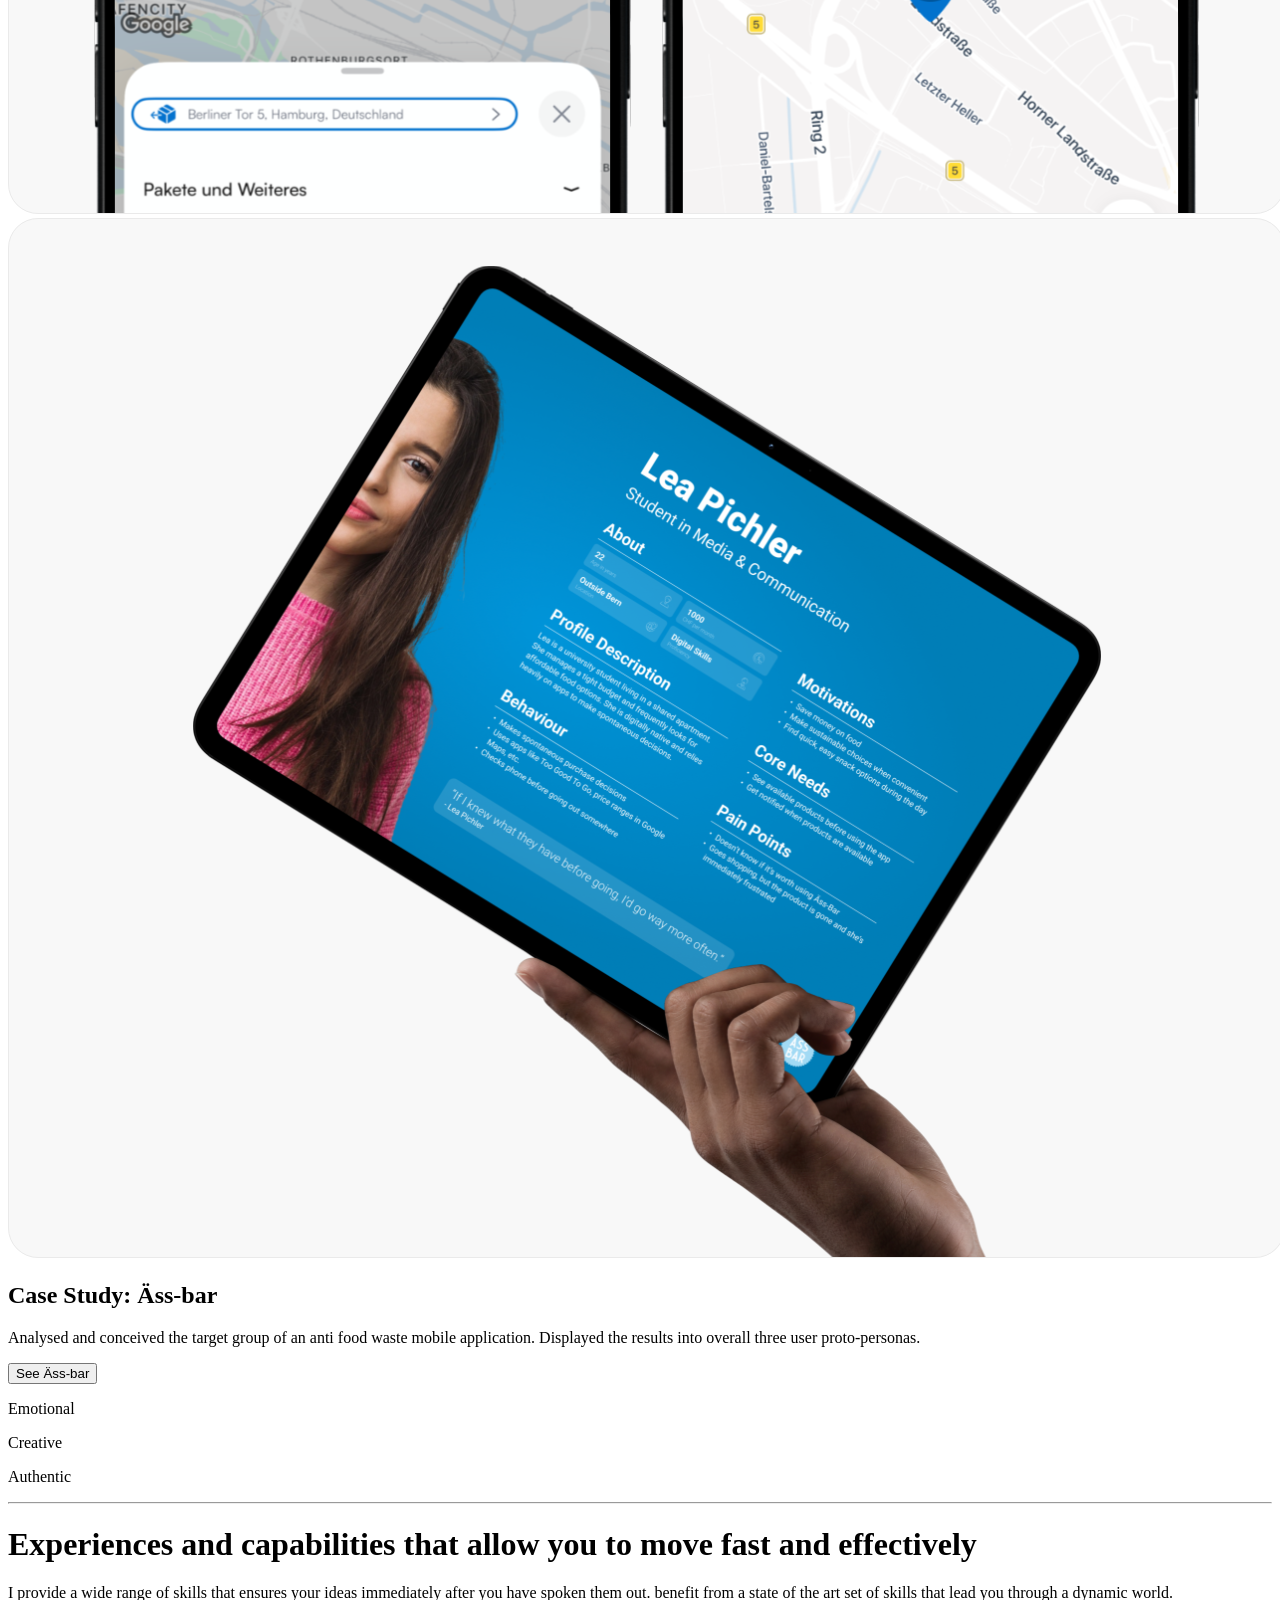
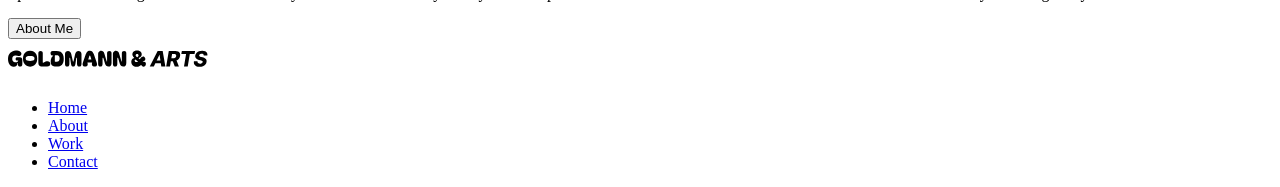
==== commit eaaa6824: "Polish Added Comments; Icons; Filled Contact Page; Polished Style (Form); Highlighted current Page w" ====
--- a/Assignment/index.html
+++ b/Assignment/index.html
@@ -1,81 +1,85 @@
-<!DOCTYPE html>
-<html lang="en">
+<!DOCTYPE html> <!-- this is an HTML5 document type declaration -->
+<html lang="en"> <!-- the root element of the HTML document, with the language set to English -->
 	<head>
-		<link rel="stylesheet" href="portfolioStyle.css">
-		<meta charset="utf-8">
-		<title>Finn's Portfolio</title>
+		<link rel="stylesheet" href="../portfolioStyle.css"> <!-- links to an external CSS file for styling the webpage -->
+		<meta charset="utf-8"> <!-- specifies the character encoding for the HTML document -->
+		<title>Finn's Portfolio</title> <!-- sets the title of the webpage, which appears in the browser tab -->
 	</head>
 	<body>
-		<nav class="outterNav">
-			<div class="innerNav">
-				<a href="index.html"><img src="Logo.svg" alt="Goldmann & Arts Logo" width="200" height="40"></a>
+		<nav class="outterNav"> <!-- Navigation bar for the webpage -->
+			<div class="innerNav"> <!-- Inner container for the navigation items -->
+				<a href="index.html"><img src="Logo.svg" alt="Goldmann & Arts Logo" width="200" height="40"></a> <!-- Logo link that redirects to the home page -->
 				<ul>
-					<li><a href="index.html">Home</a></li> 
-					<li><a href="pages/about.html">About</a></li> 
-					<li><a href="pages/work.html">Work</a></li>
-					<li><a href="pages/Contact.html"><button class="case-button">Contact</button></a></li>
+					<li><a href="index.html" aria-current="page">Home</a></li> <!-- Navigation link to the home page -->
+					<li><a href="pages/about.html">About</a></li> <!-- Navigation link to the about page -->
+					<li><a href="pages/work.html">Work</a></li> <!-- Navigation link to the work page -->
+					<li><a href="pages/Contact.html"><button class="case-button">Contact</button></a></li> <!-- Navigation link to the contact page -->
 				</ul>
 			</div>
 		</nav>
-		<section class="hero-section">
-			<img src="Pixar_Avatar.svg" alt="Imitation of myself as an pixar character" width="800" height="1089">
-			<div class="hero">
+		<section class="hero-section"> <!-- Section for the hero content -->
+			<img src="Pixar_Avatar.svg" alt="Imitation of myself as an pixar character" width="800" height="1089"> <!-- Image of the author as a Pixar character -->
+			<div class="hero"> <!-- Container for the hero text content -->
 			    <h1>Boost & <br> Build <br> Digitally</h1>
 			    <p>I'm Finn, your Designer and Marketing Expert</p>
 			</div>
 		</section>
-		<div class="case-studies">
-		<section class="case-study">
-			<div class="case-image">
-   				<img src="Bautask.svg" alt="BauTask case study">
+		<div class="case-studies"> <!-- Container for the case studies -->
+		<section class="case-study"> <!-- Section for an individual case study -->
+			<div class="case-image"> <!-- Container for the case study image -->
+   				<img src="Bautask.svg" alt="BauTask case study"> <!-- Image for the 'BauTask' case study -->
 			</div>
-			<div class="case-info">
+			<div class="case-info"> <!-- Container for the 'BauTask' case study information -->
 					<h1>Case Study: BauTask</h1>
 			    	<p class="case-headline">Software improvement in the interface and user experience, by implementing several features for an increase in usability.</p>
-			    	<div class="spacing-container">
-						<a href="pages/work.html"><button class="case-button">See BauTask</button></a>
+			    	<div class="spacing-container"> <!-- Container for spacing around the button -->
+						<a href="pages/work.html"><button class="case-button">See BauTask</button></a> <!-- Link to the 'BauTask' case study -->
 					</div>
-					<div class="caption"><p>Usability</p><p>Simplify</p><p>Functional</p></div>
+					<div class="caption"><p>Usability</p><p>Simplify</p><p>Functional</p></div> <!-- Caption for the 'BauTask' case study, listing the properties of the project -->
 				</div>
 		</section>
-		<section class="case-study">
-				<div class="case-info">
+		<section class="case-study"> <!-- Section for an individual case study -->
+			<div class="case-image"> <!-- Container for the 'Paqs' case study image -->
+   				<img src="Paqs.svg" alt="Paqs case study"> <!-- Image for the 'Paqs' case study -->
+			</div>
+				<div class="case-info"> <!-- Container for the 'Paqs' case study information -->
 					<h1>Case Study: Paqs</h1>
 			    	<p class="case-headline">Designed and built a two-sided native iOS marketplace, connecting customer and driver experiences through payments, payouts, identity verification and cloud infrastructure.</p>
-			    	<div class="spacing-container">
-						<a href="pages/work.html"><button class="case-button">See Paqs</button></a>
+			    	<div class="spacing-container"> <!-- Container for spacing around the button -->
+						<a href="pages/work.html"><button class="case-button">See Paqs</button></a> <!-- Link to the 'Paqs' case study -->
 					</div>
-					<div class="caption"><p>Efficiency</p><p>Innovative</p><p>Trustworthy</p></div>
+					<div class="caption"><p>Efficiency</p><p>Innovative</p><p>Trustworthy</p></div> <!-- Caption for the 'Paqs' case study, listing the properties of the project -->
 				</div>
-				<div class="case-image">
-   					<img src="Paqs.svg" alt="Paqs case study">
+				<div class="case-image"> <!-- Container for the 'Paqs' case study image -->
+   					<img src="Paqs.svg" alt="Paqs case study"> <!-- Image for the 'Paqs' case study -->
 				</div>
 		</section>
-		<section class="case-study">
-			<div class="case-image">
-				<img src="aessbar.svg" alt="Äss-bar case study">
+		<section class="case-study"> <!-- Section for an individual case study -->
+			<div class="case-image"> <!-- Container for the 'Äss-bar' case study image -->
+   				<img src="aessbar.svg" alt="Äss-bar case study"> <!-- Image for the 'Äss-bar' case study -->
 			</div>
-				<div class="case-info">
+				<div class="case-info"> <!-- Container for the 'Äss-bar' case study information -->
 					<h1>Case Study: Äss-bar</h1>
 			    	<p class="case-headline">Analysed and conceived the target group of an anti food waste mobile application. Displayed the results into overall three user proto-personas.</p>
-			    	<div class="spacing-container">
-						<a href="pages/work.html"><button class="case-button">See Äss-bar</button></a>
+			    	<div class="spacing-container"> <!-- Container for spacing around the button -->
+						<a href="pages/work.html"><button class="case-button">See Äss-bar</button></a> <!-- Link to the 'Äss-bar' case study -->
 					</div>
-					<div class="caption"><p>Emotional</p><p>Creative</p><p>Authentic</p></div>
+					</div>
+					<div class="caption"><p>Emotional</p><p>Creative</p><p>Authentic</p></div> <!-- Caption for the 'Äss-bar' case study, listing the properties of the project -->
 				</div>
 		</section>
 		</div>
-		<hr>
-		<div class="About-me-section">
+		<hr> <!-- Horizontal Divider -->
+		<div class="About-me-section"> <!-- Container for the 'About Me' section -->
 			<h1>Experiences and capabilities that allow you to move fast and effectively </h1>
 				<p class="case-text">I provide a wide range of skills that ensures your ideas immediately after you have spoken them out. benefit from a state of the art set of skills that lead you through a dynamic world.</p>
-			   <a href="pages/about.html"><button class="case-button">About Me</button></a>
+			   <a href="pages/about.html"><button class="case-button">About Me</button></a> <!-- Link to the 'About Me' page -->
 		</div>
 		<footer>
 			<div class="footer">
 				<img src="Logo_Black.svg" alt="Goldmann & Arts Logo" width="200" height="40">
 				<ul>
-					<li><a href="index.html">Home</a></li> 
+					<li><a href="index.html" aria-current="page">Home</a></li> 
 					<li><a href="pages/about.html">About</a></li> 
 					<li><a href="pages/work.html">Work</a></li>
 					<li><a href="pages/Contact.html">Contact</a></li>
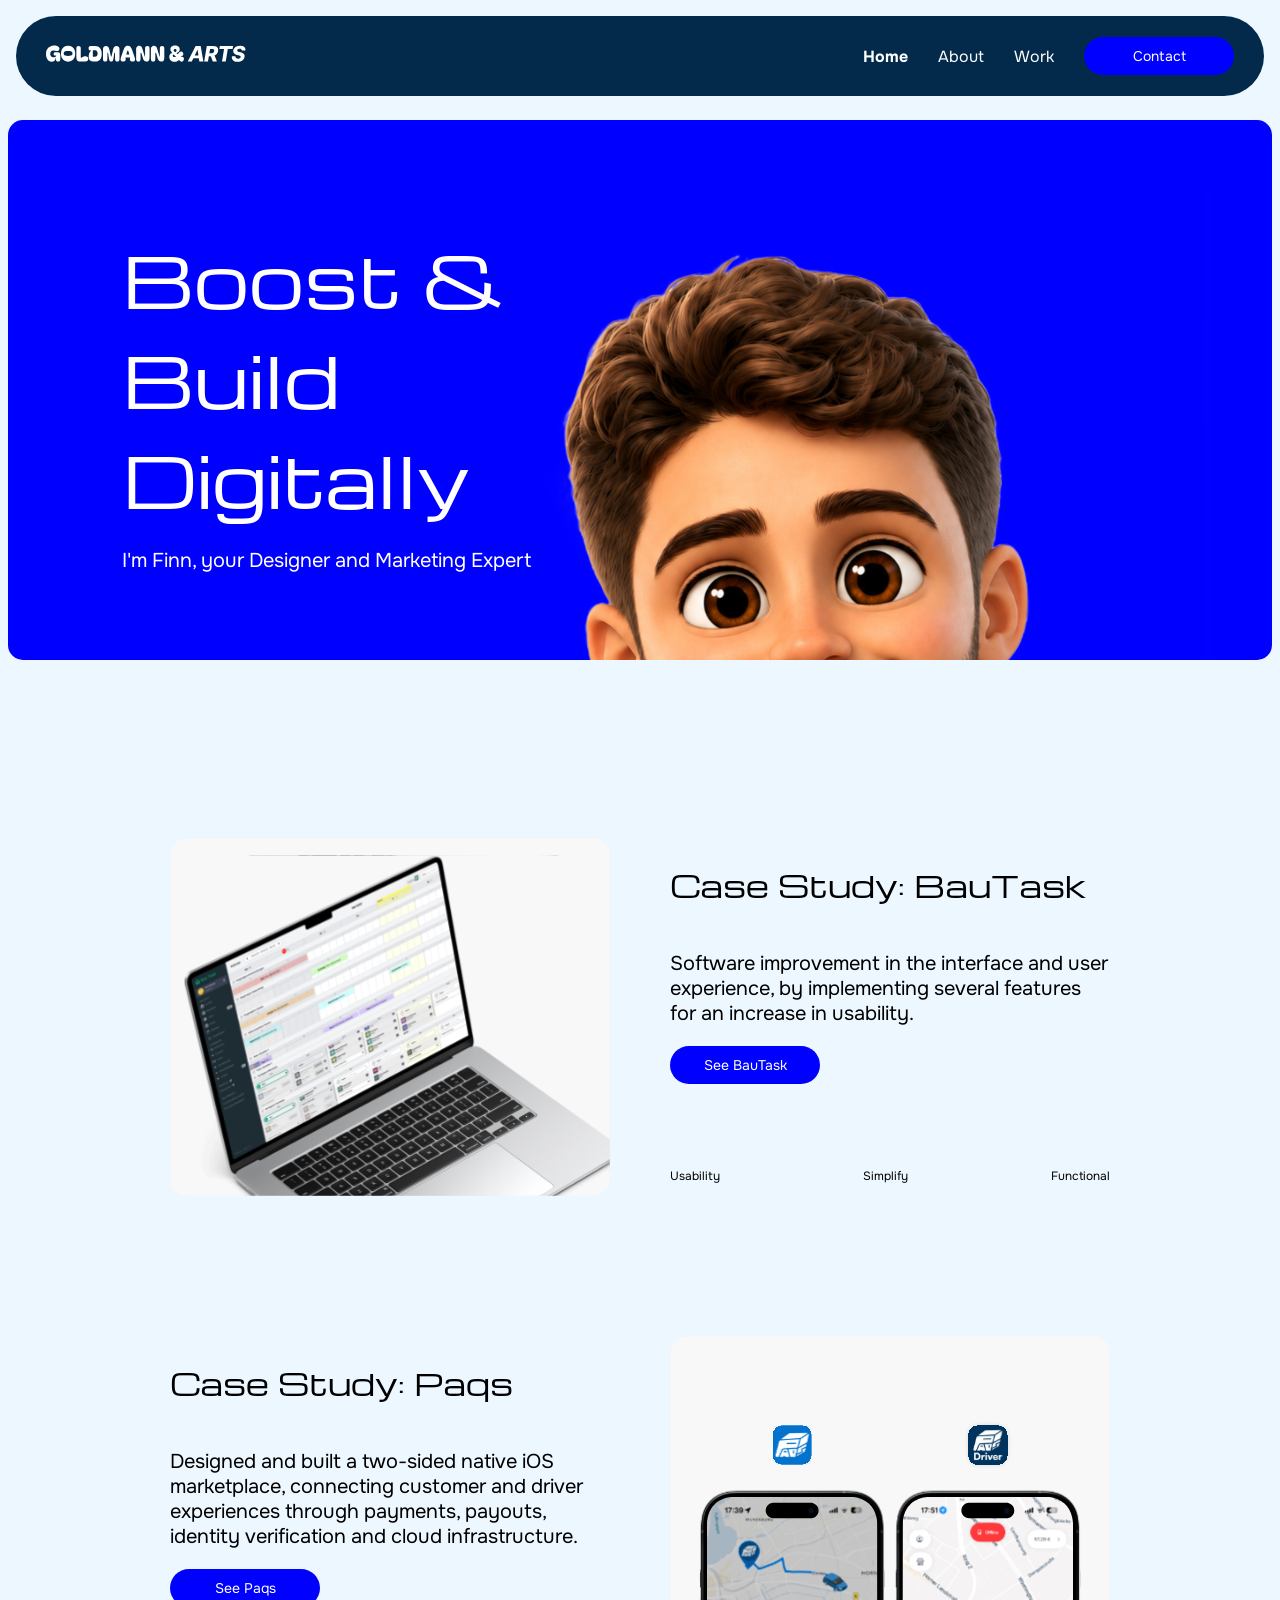
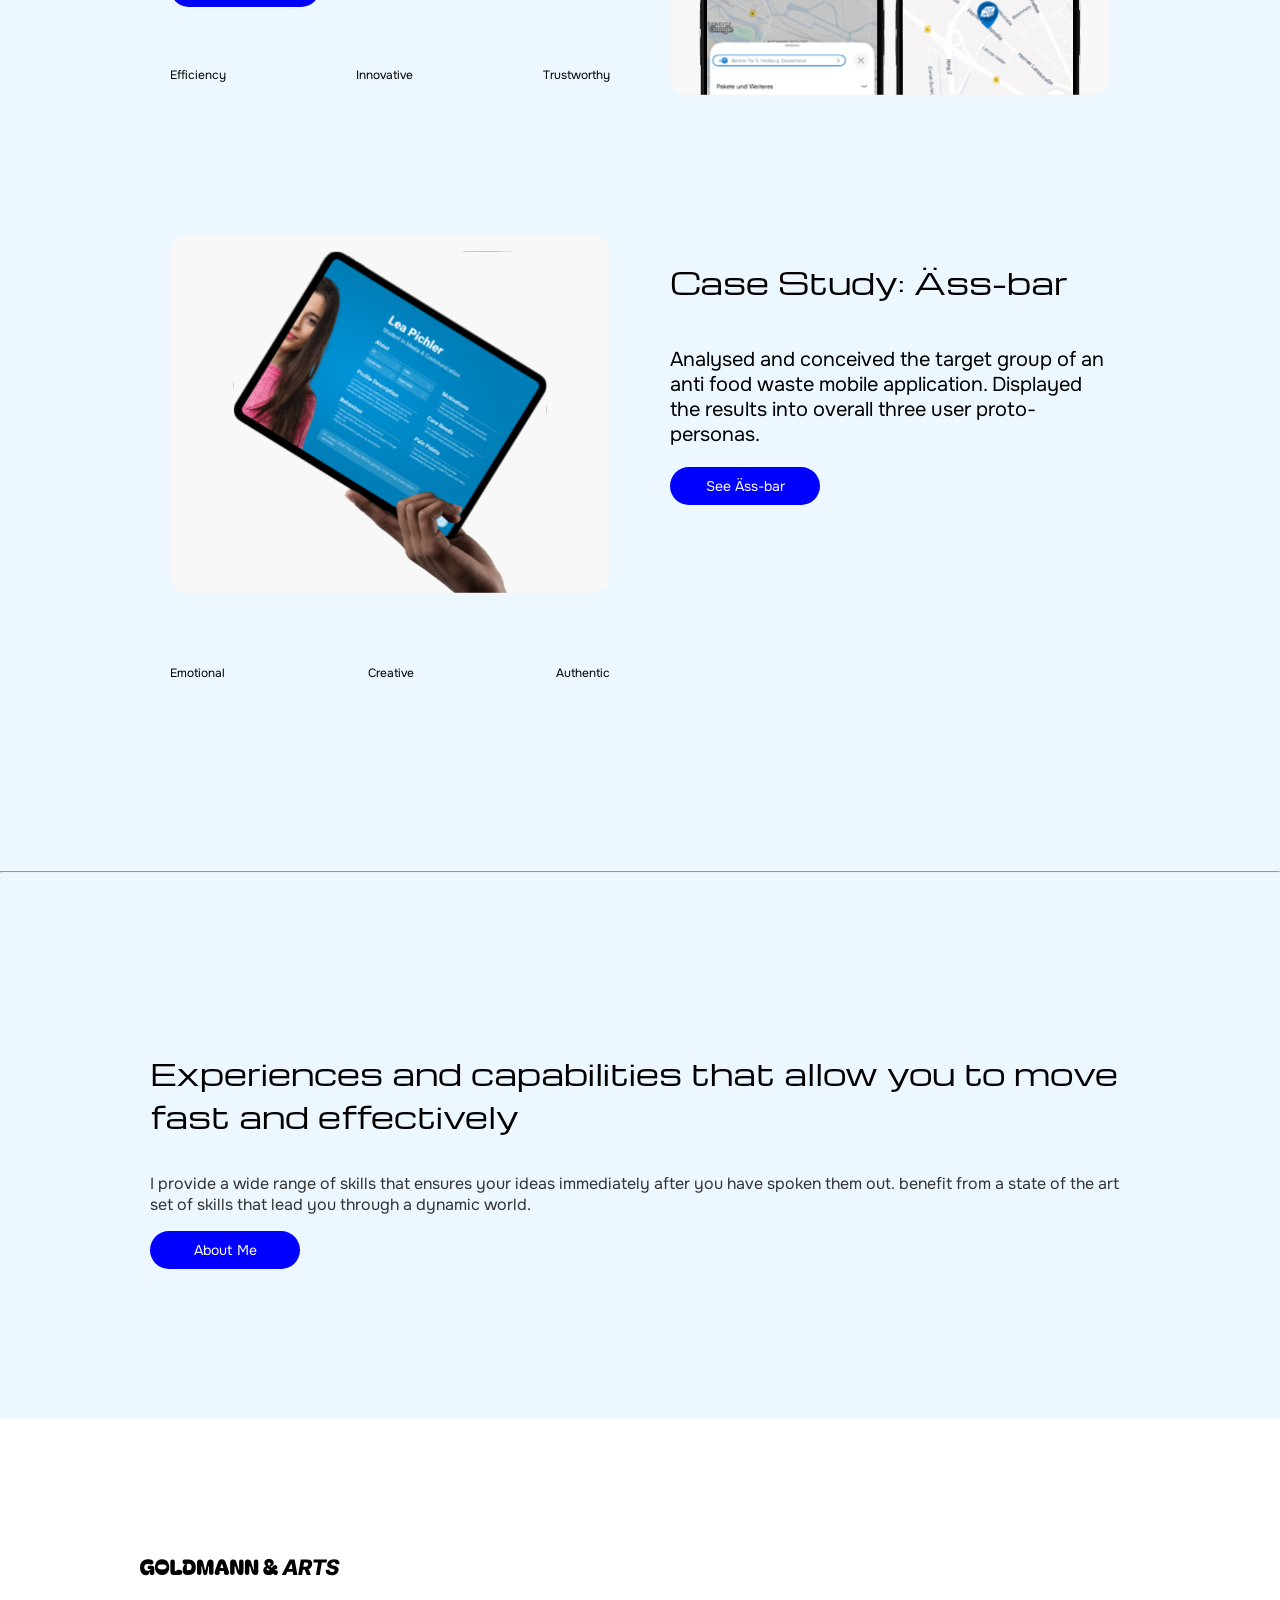
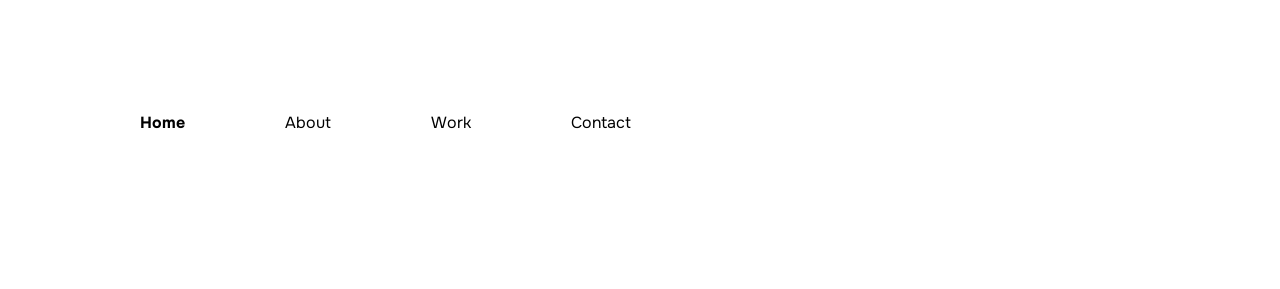
==== commit e3e8b4da: "revised alignment" ====
--- a/Assignment/index.html
+++ b/Assignment/index.html
@@ -1,7 +1,7 @@
 <!DOCTYPE html> <!-- this is an HTML5 document type declaration -->
 <html lang="en"> <!-- the root element of the HTML document, with the language set to English -->
 	<head>
-		<link rel="stylesheet" href="../portfolioStyle.css"> <!-- links to an external CSS file for styling the webpage -->
+		<link rel="stylesheet" href="portfolioStyle.css"> <!-- links to an external CSS file for styling the webpage -->
 		<meta charset="utf-8"> <!-- specifies the character encoding for the HTML document -->
 		<title>Finn's Portfolio</title> <!-- sets the title of the webpage, which appears in the browser tab -->
 	</head>
@@ -39,9 +39,6 @@
 				</div>
 		</section>
 		<section class="case-study"> <!-- Section for an individual case study -->
-			<div class="case-image"> <!-- Container for the 'Paqs' case study image -->
-   				<img src="Paqs.svg" alt="Paqs case study"> <!-- Image for the 'Paqs' case study -->
-			</div>
 				<div class="case-info"> <!-- Container for the 'Paqs' case study information -->
 					<h1>Case Study: Paqs</h1>
 			    	<p class="case-headline">Designed and built a two-sided native iOS marketplace, connecting customer and driver experiences through payments, payouts, identity verification and cloud infrastructure.</p>
@@ -51,8 +48,8 @@
 					<div class="caption"><p>Efficiency</p><p>Innovative</p><p>Trustworthy</p></div> <!-- Caption for the 'Paqs' case study, listing the properties of the project -->
 				</div>
 				<div class="case-image"> <!-- Container for the 'Paqs' case study image -->
-   					<img src="Paqs.svg" alt="Paqs case study"> <!-- Image for the 'Paqs' case study -->
-				</div>
+   				<img src="Paqs.svg" alt="Paqs case study"> <!-- Image for the 'Paqs' case study -->
+			</div>
 		</section>
 		<section class="case-study"> <!-- Section for an individual case study -->
 			<div class="case-image"> <!-- Container for the 'Äss-bar' case study image -->
@@ -73,7 +70,7 @@
 		<div class="About-me-section"> <!-- Container for the 'About Me' section -->
 			<h1>Experiences and capabilities that allow you to move fast and effectively </h1>
 				<p class="case-text">I provide a wide range of skills that ensures your ideas immediately after you have spoken them out. benefit from a state of the art set of skills that lead you through a dynamic world.</p>
-			   <a href="pages/about.html"><button class="case-button">About Me</button></a> <!-- Link to the 'About Me' page -->
+			   <a href="pages/about.html"><button class="case-button">About Me</button></a> <!-- Link to the 'About Me' section -->
 		</div>
 		<footer>
 			<div class="footer">
--- a/Assignment/portfolioStyle.css
+++ b/Assignment/portfolioStyle.css
@@ -0,0 +1,407 @@
+/* This will be the stylesheet for my portfolio */
+
+@font-face {
+    font-family: "Onest"; /* set up a custom font called "Onest" */
+    src: url("onest-variable.ttf") format("truetype"); /* Specifies the font file and format */
+    font-weight: 100 900; /* Specifies the range of font weights available for this font */
+    font-style: normal; /* Specifies that the font is normal (not italic or oblique) */
+    font-display: swap; /* Specifies how the font should be displayed while it's loading */
+}
+
+@font-face {
+    font-family: "Michroma"; /* set up a custom font called "Michroma" */
+    src: url("Michroma-Regular.ttf") format("truetype"); /* Specifies the font file and format */
+    font-weight: 400; /* Specifies the font weight */
+    font-style: normal; /* Specifies that the font is normal (not italic or oblique) */
+    font-display: swap; /* Specifies how the font should be displayed while it's loading */
+}
+
+body {
+    margin: 0; /* Removes the default margin around the page */
+    font-family: "Onest", sans-serif;
+    background-color: #EDF7FF; /* Sets the background colour of the page to light grey */
+}
+
+button, input, select, textarea {
+    font-family: inherit; /* Ensures that form elements inherit the font family from their parent elements */
+}
+
+
+/* GENERAL HEADLINES */
+
+h1, h2, h3, h4, h5, h6 {
+    font-family: "Michroma", sans-serif; /* Sets the font family for all heading elements to "Michroma" */
+    font-weight: 400; /* Sets the font weight for all heading elements to 400 (normal) */
+}
+
+h1 { /* Selects all <h1> elements in your HTML */
+    font-size: 30px; /* Sets the text size to 30 pixels */
+    color: black; /* Changes the text colour to black */
+    text-align: start; /* Aligns the text to the left side */
+}
+
+
+/* NAVIGATION CONTAINER */
+
+.outterNav { /* Selects the HTML element with id="example" */
+    padding: 1em; /* Adds internal spacing equal to the element's font size */
+}
+
+.innerNav { /* Selects the HTML element with id="example" */
+    background-color: #032A4B; /* Sets the background colour to light grey */
+    border-radius: 1500px; /* Rounds the corners of the container by 10 pixels */
+    padding: 5px 30px 5px 30px; /* Adds spacing equal to the outterNav size */
+    display: flex; /* Activates Flexbox; direct children are arranged horizontally by default */
+    align-items: center; /* Vertically centers the child elements within the container */
+    justify-content: space-between; /* Pushes the first child to the left and the last child to the right */
+}
+
+.innerNav a[aria-current="page"] { /* Selects the <a> element with the attribute aria-current="page" */
+    color: white; /* Changes the link colour to blue */
+    font-weight: bold; /* Makes the link text bold */
+}
+
+.innerNav a[aria-current="page"] .case-button {
+    font-weight: 700; /* Makes the button text bold */
+}
+
+/* NAVIGATION LIST */
+
+nav ul { /* Selects all <ul> elements inside a <nav> element */
+    display: flex; /* Arranges the direct child elements horizontally by default */
+    align-items: center; /* Vertically centers the list items within the container */
+    justify-content: space-between; /* Pushes all list items to the right side */
+    gap: 30px; /* Creates 30 pixels of space between the list items */
+    list-style: none; /* Removes the default bullet points */
+}
+
+
+/* NAVIGATION LINKS */
+
+nav a { /* Selects all <a> elements inside a <nav> element */
+    text-decoration: none; /* Removes the default underline from links */
+    color: white; /* Changes the link text colour to black */
+    font-family: "Onest", sans-serif;
+}
+
+nav a:hover { /* Selects navigation links while the mouse pointer is hovering over them */
+    color: blue; /* Changes the link colour to blueviolet on hover */
+}
+
+
+/* HERO SECTION */
+
+.hero-section {
+    margin: 8px;          /* Adds spacing on all four sides */
+    height: 60vh;      /* Makes the container as tall as the screen */
+    display: flex;         /* Activates Flexbox; direct children are arranged horizontally by default */
+    justify-content: center; /* Centres horizontally */
+    align-items: center;     /* Centres vertically */
+    overflow: hidden;        /* Hides any content that overflows the container */
+    position: relative;       /* Sets the position of the container to relative */
+    background-color: blue; /* Sets the background colour of the hero container to blue */
+    border-radius: 15px;     /* Rounds the corners of the hero container */
+}
+
+.hero-section img {
+    position: absolute; /* Positions the image absolutely within the hero container */
+    width: 800px; /* Sets the image width to 800 pixels */
+    height: auto; /* Maintains the image's aspect ratio */
+    top: 35px; /* Positions the image 50 pixels from the top of the hero container */
+    right: 50px; /* Positions the image 50 pixels from the right of the hero container */
+}
+
+
+/* HERO CONTAINER */
+
+.hero { /* Selects all elements with class="hero" */
+    color: white; /* Changes the text colour to white */
+    position: absolute; /* Positions the hero container absolutely within its parent */
+    width: 800px; /* Sets the hero container width to 800 pixels */
+    height: auto; /* Maintains the hero container's aspect ratio */
+    top: 50px; /* Positions the hero container 50 pixels from the top of its parent */
+    right: 350px; /* Positions the hero container 50 pixels from the right of its parent */
+}
+
+
+/* HERO HEADLINE */
+
+.hero h1 { /* Selects all <h1> elements inside an element with class="hero" */
+    font-size: 70px; /* Sets the headline's font size to 70 pixels */
+    color: white; /* Changes the headline's text colour to black */
+    margin-bottom: 10px; /* Sets the bottom margin to 10 pixels */
+}
+
+.hero p { /* Selects all <p> elements inside an element with class="hero" */
+    font-size: 20px; /* Sets the paragraph's font size to 20 pixels */
+    color: white; /* Changes the paragraph's text colour to black */
+    margin-bottom: 10px; /* Sets the bottom margin to 10 pixels */
+}
+
+
+/* ABOUT ME SECTION */
+
+.About-me-section { /* Selects all elements with class="About-me-section" */
+    display: flex; /* Activates Flexbox; direct children are arranged horizontally by default */
+    flex-direction: column; /* Vertically centers the child elements within the container */
+    padding: 150px; /* Adds spacing on all four sides */
+}
+
+/* CASE STUDIES CONTAINER OVERALL */
+
+.case-studies {
+    display: flex; /* Activates Flexbox; direct children are arranged horizontally by default */
+    flex-direction: column; /* Stacks the child elements vertically */
+    gap: 100px; /* Creates 100 pixels of space between the child elements */
+    padding: 150px; /* Adds spacing on all four sides */
+}
+
+/* CASE STUDY SECTION */
+
+.case-study {
+    font-family: "Onest", sans-serif;
+    display: grid; /* Activates CSS Grid. Align elements in rows by default */
+    grid-template-columns: 1fr 1fr; /* Creates two equal-width columns - 1fr: is one fraction of the available space */
+    gap: 60px; /* Creates 60 pixels of space between the grid items */
+    padding: 20px; /* Adds spacing on all four sides */
+}
+
+/* CASE STUDY IMAGE */
+
+.case-image {
+    border-radius: 18px; /* Rounds the corners of the image container by 18 pixels */
+    overflow: hidden; /* Hides any content that overflows the image container */
+}
+
+.case-image img {
+    width: 100%; /* Makes the image span the full width of its container */
+    height: 100%; /* Makes the image span the full height of its container */
+    object-fit: cover; /* Ensures that the image covers the entire container while maintaining its aspect ratio */
+    display: block; /* Removes any extra space below the image */
+}
+
+/* CASE BUTTON */
+
+.case-button {
+    background-color: blue; /* Sets the button's background colour to blue */
+    color: white; /* Changes the button text colour to white */
+    font-family: "Onest", sans-serif; /* Sets the button's font to Onest */
+    font-size: 14px; /* Sets the button's font size to 16 pixels */
+    border: none; /* Removes the default border from the button */
+    padding: 10px 20px; /* Adds 10 pixels of vertical padding and 20 pixels of horizontal padding */
+    width: 150px; /* Sets the button's width to 150 pixels */
+    text-align: center; /* Centers the button text horizontally */
+    border-radius: 150px; /* Rounds the corners of the button by 150 pixels to create a capsule shape */
+    cursor: pointer; /* Changes the cursor to a pointer when hovering over the button */
+}
+
+.caption {
+    display: flex; /* children are arranged horizontally by default */
+    justify-content: space-between; /* Distributes the child elements evenly across the container */
+    font-size: 12px; /* Sets the font size to 12 pixels */
+    margin-top: auto; /* Adds a top margin */
+}
+
+.case-info {
+    display: flex; /* children are arranged horizontally by default */
+    flex-direction: column; /* stacks child elements vertically */
+}
+
+.spacing-container {
+    padding: 10px 0px 10px 0px; /* Adds spacing on the top side and bottom side */
+    display: flex; /* children are arranged horizontally by default */
+    flex-direction: column; /* stacks child elements vertically */
+    justify-content: center; /* Distributes the child elements to the center */
+}
+
+/* CASE HEADLINE CLASS */
+
+.case-headline { /* Selects elements with class="case-headline" */
+    font-size: 20px; /* Sets the headline's font size to 50 pixels */
+    color: black; /* Changes the headline's text colour to black */
+    margin-bottom: 10px; /* Sets the bottom margin to 10 pixels */
+    display: flex; /* Activates Flexbox; direct children are arranged horizontally by default */
+}
+
+/* CASE TEXT CLASS */
+
+.case-text { /* Selects elements with class="case-text" */
+    font-size: 16px; /* Sets the text's font size to 16 pixels */
+    text-align: start; /* Aligns the text to the left side */
+    color: #333; /* Changes the text's color to a dark gray */
+}
+
+
+/* FOOTER */
+
+.footer {
+    display: flex; /* Activates Flexbox; direct children are arranged horizontally by default */
+    flex-direction: column; /* stacks child elements vertically */
+    background-color: white; /* Sets the footer's background colour */
+    color: 000000; /* Makes the text colour black */
+    text-align: left; /* Aligns the footer text to the left */
+    font-family: "Onest", sans-serif; /* Sets the footer's font to Onest */
+    width: 100%; /* Makes the footer span the full width of the page */
+    padding: 20px; /* Adds spacing on all four sides */
+    box-sizing: border-box; /* Ensures that padding is included in the total width and height of the footer */
+}
+
+.footer img {
+    width: 200px; /* Sets the logo's width to 200 pixels */
+    height: auto; /* Maintains the logo's aspect ratio */
+    padding: 120px; /* Adds spacing on all four sides */
+}
+
+.footer a {
+    text-decoration: none; /* Removes the default underline from links */
+    color: black; /* Changes the link text colour to black */
+}
+
+.footer a:hover { /* Selects footer links while the mouse pointer is hovering over them */
+    color: blue; /* Changes the link colour to blue on hover */
+}
+
+.footer a[aria-current="page"] { /* Selects the <a> element with the attribute aria-current="page" */
+    color: black; /* Changes the link colour to black */
+    font-weight: bold; /* Makes the link text bold */
+}
+
+.footer ul {
+    list-style: none; /* Removes the default bullet points */
+    display: flex; /* Activates Flexbox; direct children are arranged horizontally by default */
+    gap: 100px; /* Creates 30 pixels of space between the list items */
+    padding: 0 120px 120px 120px; /* Adds spacing on all four sides */
+    box-sizing: border-box; /* Ensures that padding is included in the total width and height of the footer */
+    width: 100%; /* Makes the list span the full width of the footer */
+}
+
+/* ABOUT PAGE */
+
+.about-page {
+    display: flex; /* Activates Flexbox; direct children are arranged horizontally by default */
+    flex-direction: column; /* stacks child elements vertically */
+    padding: 150px; /* Adds spacing on all four sides */
+    gap: 100px; /* Creates 100 pixels of space between the child elements */
+}
+
+/* FIRST SECTION WITHIN ABOUT PAGE */
+
+.about-intro {
+    display: grid; /* Activates CSS Grid. Align elements in rows by default */
+    grid-template-columns: 1fr 1fr; /* Creates two equal-width columns */
+    justify-items: center; /* Centers the grid items horizontally within their respective columns */
+    align-items: center; /* Centers the grid items vertically within their respective rows */
+}
+
+/* GENERAL TEXT WITHIN ABOUT PAGE */
+
+.about-text {
+    font-family: "Onest", sans-serif; /* Sets the text's font to Onest */
+    font-size: 23px; /* Sets the text's font size */
+    color: black; /* Determines the text's color */
+}
+
+/* EDUCATION SECTION */
+
+.education-text h2 {
+    font-family: "Onest", sans-serif; /* Sets the text's font to Onest */
+    font-size: 23px; /* Sets the text's font size */
+    font-weight: 600; /* Sets the text's font weight */
+    color: black; /* Determines the text's color */
+    margin-bottom: 5px; /* Adds a margin of 5 pixels to the bottom */
+}
+
+.education-text p {
+    font-family: "Onest", sans-serif; /* Sets the text's font to Onest */
+    font-size: 23px; /* Sets the text's font size */
+    font-weight: 300; /* Sets the text's font weight */
+    color: black; /* Determines the text's color */
+    margin: 3px 0; /* Adds a margin of 3 pixels on the top and bottom, and 0 pixels on the left and right */
+}
+
+/* WORK PAGE */
+
+.work-page {
+    display: flex; /* Activates Flexbox; direct children are arranged horizontally by default */
+    flex-direction: column; /* stacks child elements vertically */
+    padding: 0 150px 150px 150px; /* Adds spacing on all four sides */
+    gap: 100px; /* Creates 100 pixels of space between the child elements */
+}
+
+.case-study-work-container {
+    display: flex; /* Activates Flexbox; direct children are arranged horizontally by default */
+    flex-direction: column; /* stacks child elements vertically */
+    gap: 60px; /* Creates 60 pixels of space between the grid items */
+}
+
+
+/* CONTACT PAGE */
+
+.contact-header {
+    font-family: "Onest", sans-serif; /* Sets the text's font to Onest */
+    font-size: 30px; /* Sets the text's font size */
+    color: black; /* Determines the text's color */
+    padding: 150px 150px 0 150px; /* Adds spacing on all four sides */
+}
+
+.contact-header p {
+    font-family: "Onest", sans-serif; /* Sets the text's font to Onest */
+    font-size: 17px; /* Sets the text's font size */
+    color: black; /* Determines the text's color */
+}
+
+.contact-container {
+    display: flex; /* Activates Flexbox; direct children are arranged horizontally by default */
+    flex-direction: column; /* stacks child elements vertically */
+    justify-content: center; /* Centers the child elements vertically */
+    align-items: center; /* Centers the child elements horizontally */
+    padding: 150px; /* Adds spacing on all four sides */
+    gap: 30px; /* Creates spacing between each row */
+}
+
+.social-media-container {
+    display: flex; /* Activates Flexbox; direct children are arranged horizontally by default */
+    max-width: 1200px; /* Sets the maximum width of the container */
+    width: 100%; /* Sets the width of the container to 100% of its parent container */
+    gap: 20px; /* Creates spacing between each icon */
+     padding: 150px 150px 0 150px; /* Adds spacing on all four sides */
+}
+
+.social-media-container ul {
+    display: flex; /* Activates Flexbox; direct children are arranged horizontally by default */
+    gap: 20px; /* Creates spacing between each icon */
+    list-style: none; /* Removes the default bullet points */
+    padding: 0; /* Removes the default padding */
+    margin: 0; /* Removes the default margin */
+}
+
+.contact-form{
+    font-family: "Onest", sans-serif; /* Sets the text's font to Onest */
+    display: flex; /* Activates Flexbox; direct children are arranged horizontally by default */
+    flex-direction: column; /* stacks child elements vertically */
+    gap: 20px; /* Creates spacing between each row */
+    max-width: 1200px; /* Sets the maximum width of the form */
+    width: 100%; /* Sets the width of the form to 100% of its parent container */
+}
+
+.contact-form input, .contact-form textarea {
+    font-family: "Onest", sans-serif; /* Sets the text's font to Onest */
+    padding: 10px; /* Adds spacing on all four sides */
+    border: 1px solid rgb(222, 222, 224); /* Adds a light grey border */
+    border-radius: 10px; /* Rounds the corners of the input fields */
+    width: 100%; /* Sets the width of the input fields to 100% of their parent container */
+    box-sizing: border-box; /* Ensures that padding is included in the total width and height of the input fields */
+}
+
+.submit-button {
+    background-color: blue; /* Sets the button's background colour to blue */
+    color: white; /* Changes the button text colour to white */
+    font-family: "Onest", sans-serif; /* Sets the button's font to Onest */
+    font-size: 14px; /* Sets the button's font size to 16 pixels */
+    border: none; /* Removes the default border from the button */
+    padding: 10px 20px; /* Adds 10 pixels of vertical padding and 20 pixels of horizontal padding */
+    width: 100%; /* Sets the button's width to 100% of its parent container */
+    text-align: center; /* Centers the button text horizontally */
+    border-radius: 150px; /* Rounds the corners of the button by 150 pixels to create a capsule shape */
+    cursor: pointer; /* Changes the cursor to a pointer when hovering over the button */
+}
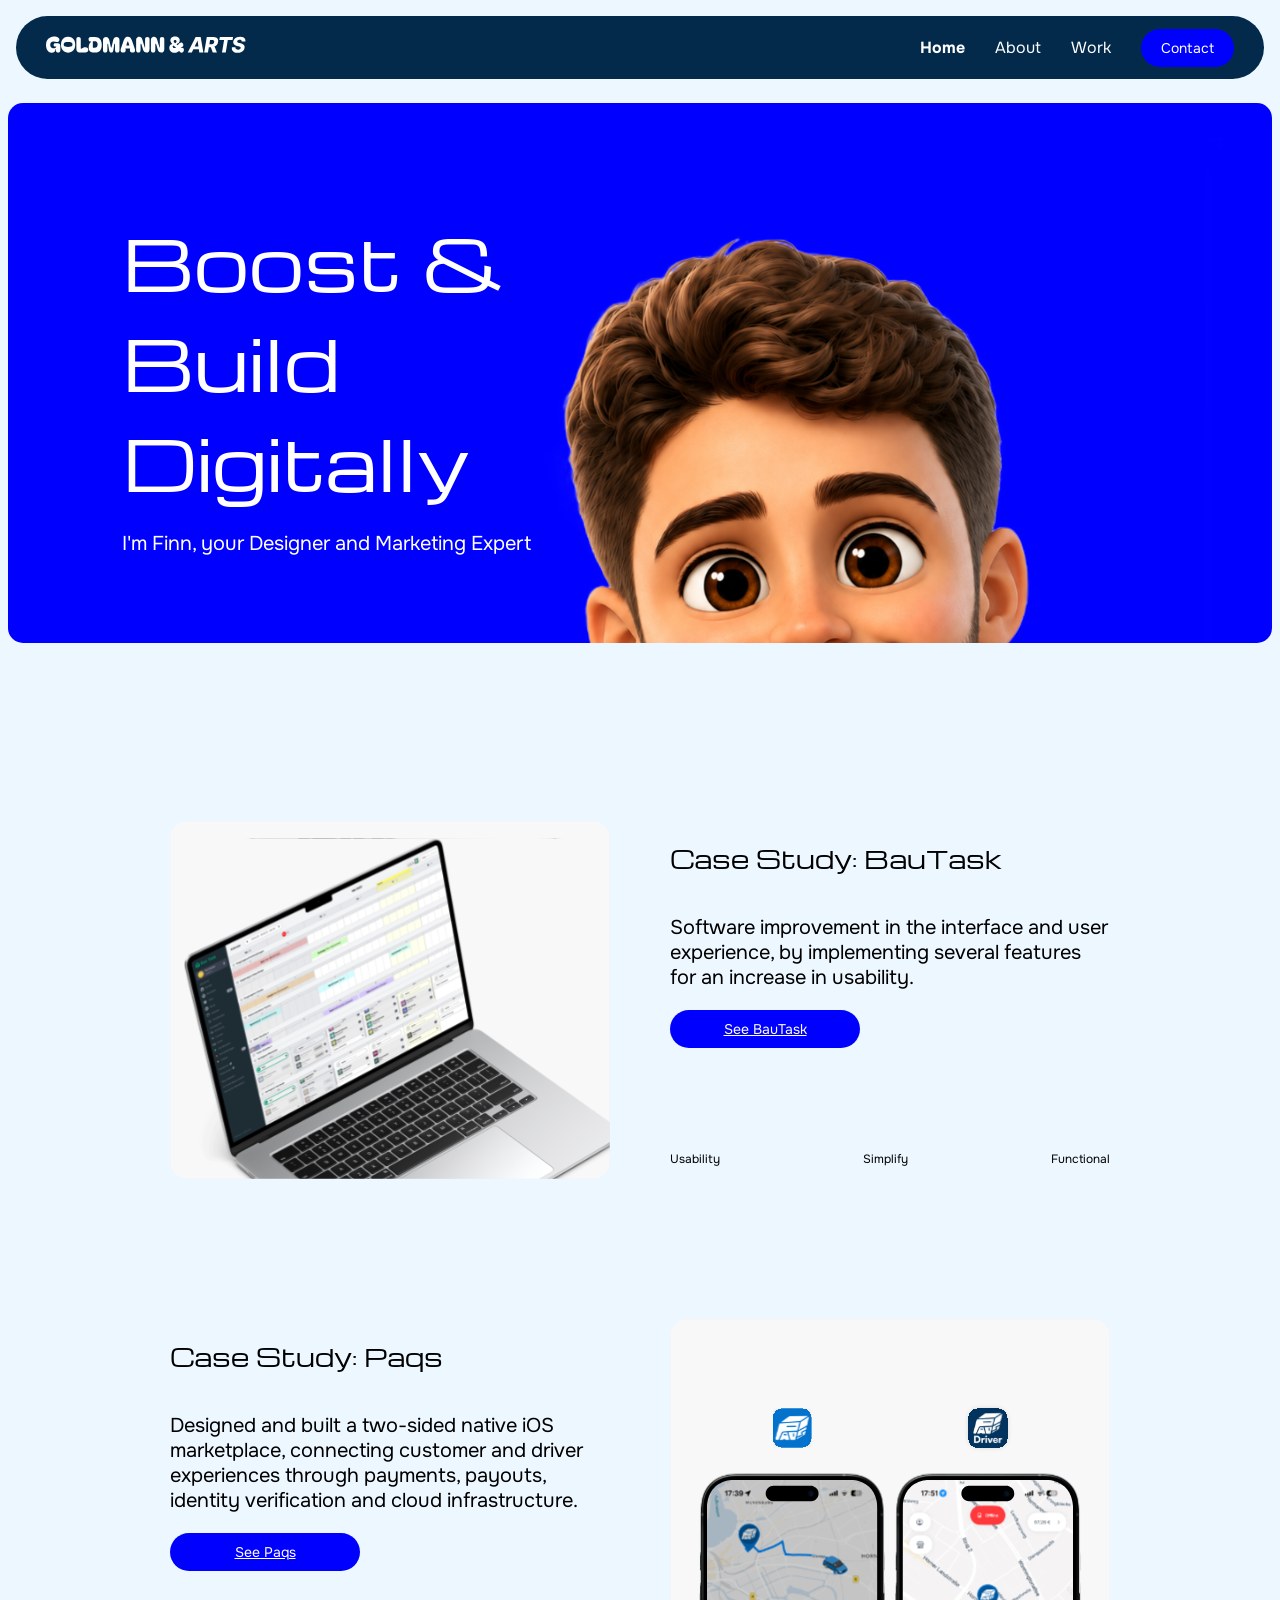
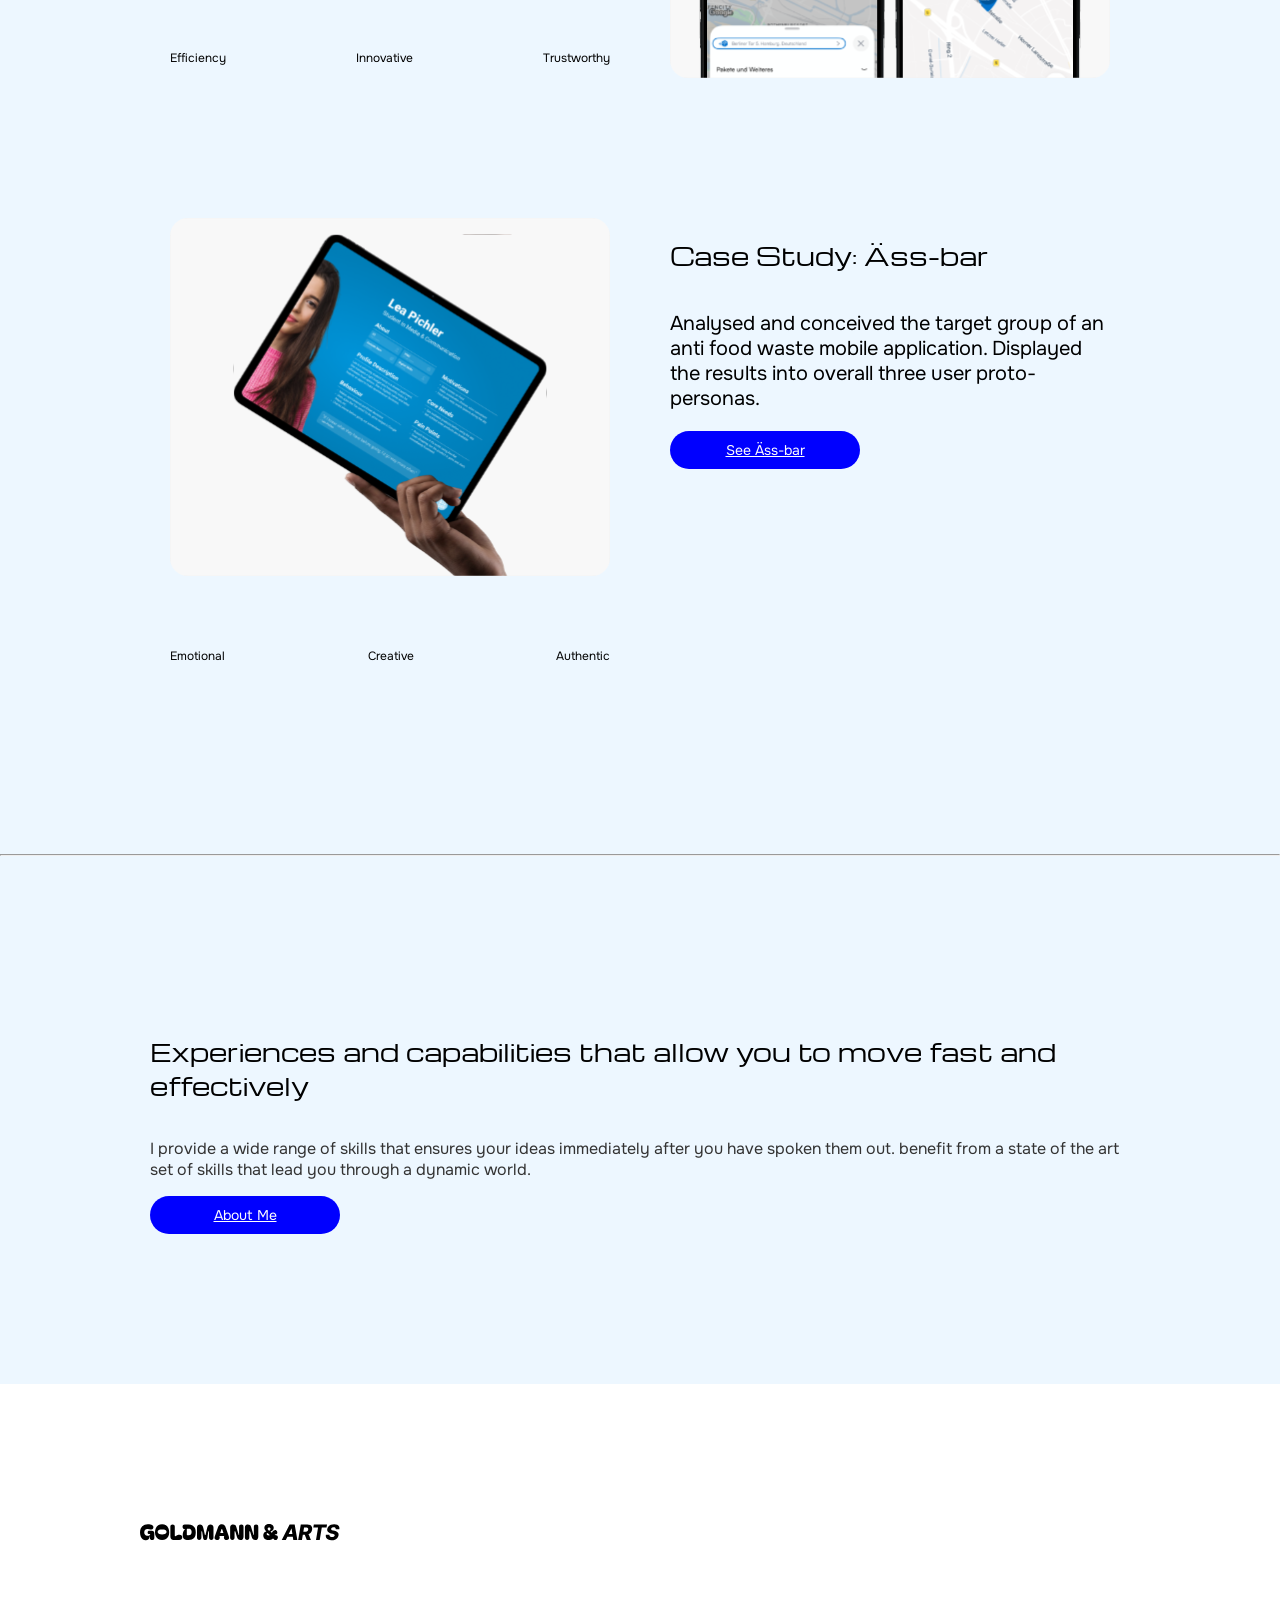
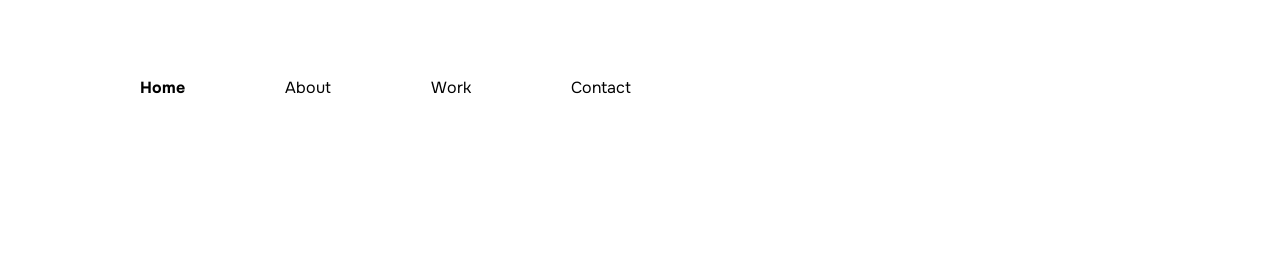
==== commit bcf2027a: "Revision after Validation revised errors after HTML-, CSS-Validation" ====
--- a/Assignment/index.html
+++ b/Assignment/index.html
@@ -13,7 +13,7 @@
 					<li><a href="index.html" aria-current="page">Home</a></li> <!-- Navigation link to the home page -->
 					<li><a href="pages/about.html">About</a></li> <!-- Navigation link to the about page -->
 					<li><a href="pages/work.html">Work</a></li> <!-- Navigation link to the work page -->
-					<li><a href="pages/Contact.html"><button class="case-button">Contact</button></a></li> <!-- Navigation link to the contact page -->
+					<li><a href="pages/Contact.html" class="case-button">Contact</a></li> <!-- Navigation link to the contact page -->
 				</ul>
 			</div>
 		</nav>
@@ -30,20 +30,20 @@
    				<img src="Bautask.svg" alt="BauTask case study"> <!-- Image for the 'BauTask' case study -->
 			</div>
 			<div class="case-info"> <!-- Container for the 'BauTask' case study information -->
-					<h1>Case Study: BauTask</h1>
+					<h2>Case Study: BauTask</h2>
 			    	<p class="case-headline">Software improvement in the interface and user experience, by implementing several features for an increase in usability.</p>
 			    	<div class="spacing-container"> <!-- Container for spacing around the button -->
-						<a href="pages/work.html"><button class="case-button">See BauTask</button></a> <!-- Link to the 'BauTask' case study -->
+						<a href="pages/work.html" class="case-button">See BauTask</a> <!-- Link to the 'BauTask' case study -->
 					</div>
 					<div class="caption"><p>Usability</p><p>Simplify</p><p>Functional</p></div> <!-- Caption for the 'BauTask' case study, listing the properties of the project -->
 				</div>
 		</section>
 		<section class="case-study"> <!-- Section for an individual case study -->
 				<div class="case-info"> <!-- Container for the 'Paqs' case study information -->
-					<h1>Case Study: Paqs</h1>
+					<h2>Case Study: Paqs</h2>
 			    	<p class="case-headline">Designed and built a two-sided native iOS marketplace, connecting customer and driver experiences through payments, payouts, identity verification and cloud infrastructure.</p>
 			    	<div class="spacing-container"> <!-- Container for spacing around the button -->
-						<a href="pages/work.html"><button class="case-button">See Paqs</button></a> <!-- Link to the 'Paqs' case study -->
+						<a href="pages/work.html" class="case-button">See Paqs</a> <!-- Link to the 'Paqs' case study -->
 					</div>
 					<div class="caption"><p>Efficiency</p><p>Innovative</p><p>Trustworthy</p></div> <!-- Caption for the 'Paqs' case study, listing the properties of the project -->
 				</div>
@@ -56,21 +56,20 @@
    				<img src="aessbar.svg" alt="Äss-bar case study"> <!-- Image for the 'Äss-bar' case study -->
 			</div>
 				<div class="case-info"> <!-- Container for the 'Äss-bar' case study information -->
-					<h1>Case Study: Äss-bar</h1>
+					<h2>Case Study: Äss-bar</h2>
 			    	<p class="case-headline">Analysed and conceived the target group of an anti food waste mobile application. Displayed the results into overall three user proto-personas.</p>
 			    	<div class="spacing-container"> <!-- Container for spacing around the button -->
-						<a href="pages/work.html"><button class="case-button">See Äss-bar</button></a> <!-- Link to the 'Äss-bar' case study -->
+						<a href="pages/work.html" class="case-button">See Äss-bar</a> <!-- Link to the 'Äss-bar' case study -->
 					</div>
 					</div>
 					<div class="caption"><p>Emotional</p><p>Creative</p><p>Authentic</p></div> <!-- Caption for the 'Äss-bar' case study, listing the properties of the project -->
-				</div>
 		</section>
 		</div>
 		<hr> <!-- Horizontal Divider -->
 		<div class="About-me-section"> <!-- Container for the 'About Me' section -->
-			<h1>Experiences and capabilities that allow you to move fast and effectively </h1>
+			<h2>Experiences and capabilities that allow you to move fast and effectively </h2>
 				<p class="case-text">I provide a wide range of skills that ensures your ideas immediately after you have spoken them out. benefit from a state of the art set of skills that lead you through a dynamic world.</p>
-			   <a href="pages/about.html"><button class="case-button">About Me</button></a> <!-- Link to the 'About Me' section -->
+			   <a href="pages/about.html" class="case-button">About Me</a> <!-- Link to the 'About Me' section -->
 		</div>
 		<footer>
 			<div class="footer">
--- a/Assignment/portfolioStyle.css
+++ b/Assignment/portfolioStyle.css
@@ -238,7 +238,7 @@
     display: flex; /* Activates Flexbox; direct children are arranged horizontally by default */
     flex-direction: column; /* stacks child elements vertically */
     background-color: white; /* Sets the footer's background colour */
-    color: 000000; /* Makes the text colour black */
+    color: black; /* Makes the text colour black */
     text-align: left; /* Aligns the footer text to the left */
     font-family: "Onest", sans-serif; /* Sets the footer's font to Onest */
     width: 100%; /* Makes the footer span the full width of the page */
